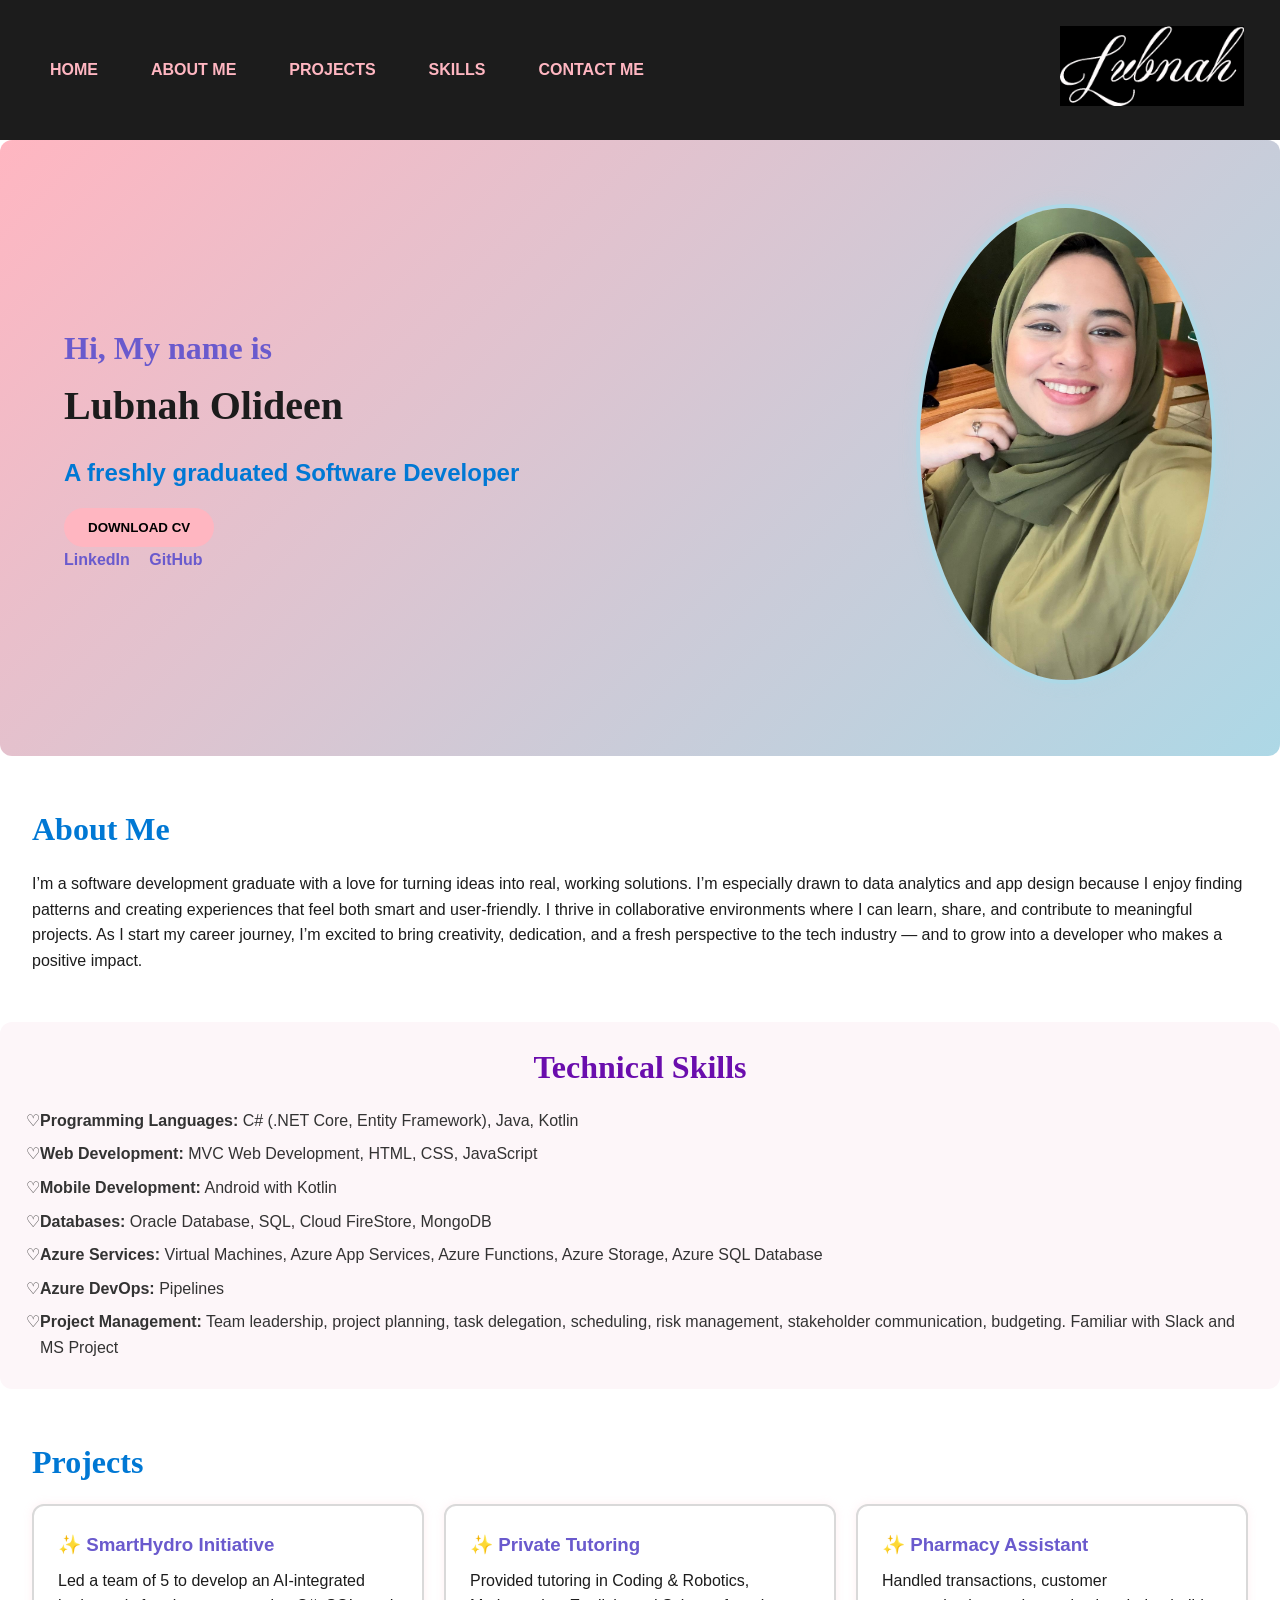
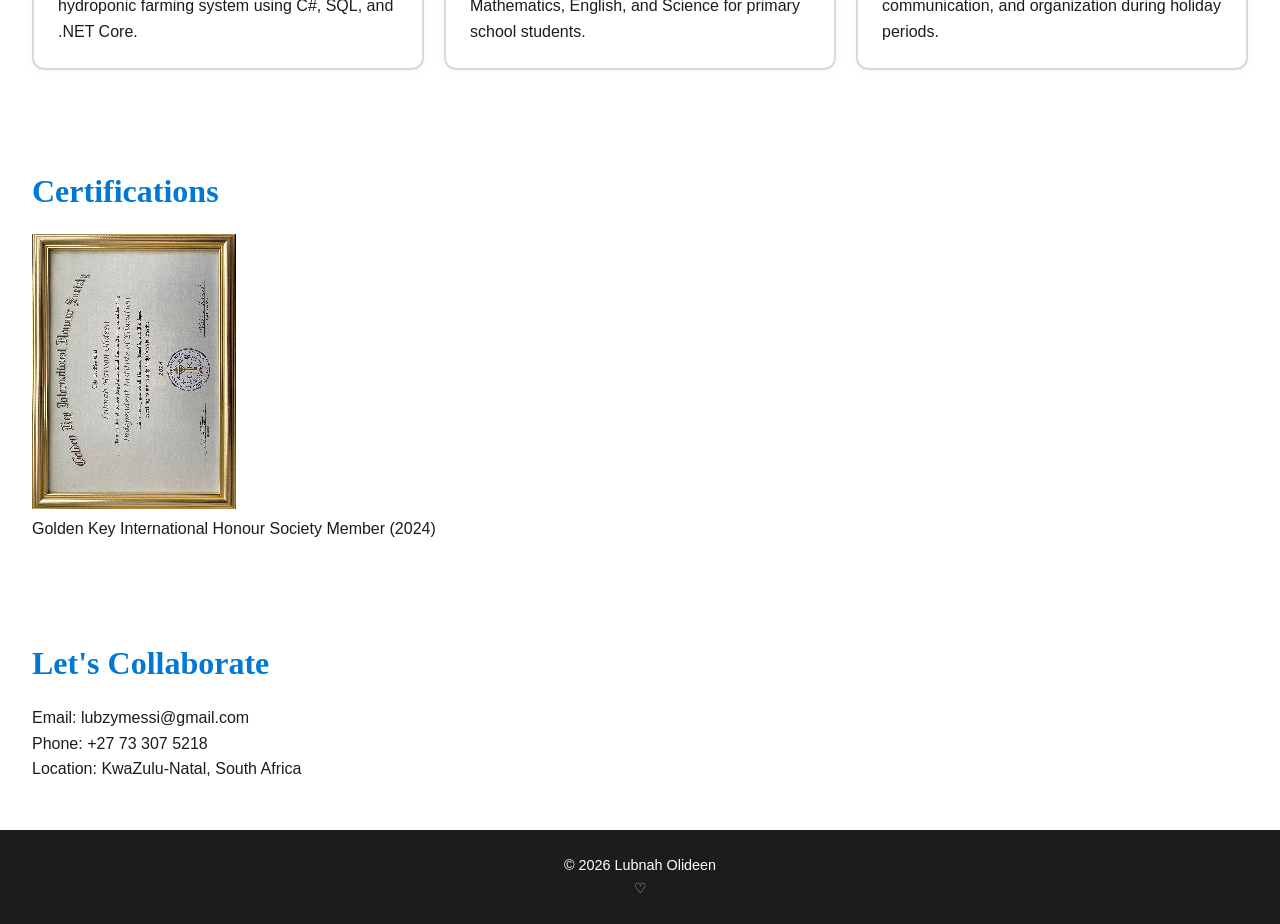
==== index.html @ e358aab9 "bio 2" ====
<!DOCTYPE html>
<html lang="en">
<head>
  <meta charset="UTF-8">
  <meta name="viewport" content="width=device-width, initial-scale=1.0">
  <title>Lubnah Olideen - Portfolio</title>
  <link rel="stylesheet" href="style.css">
</head>
<body>
  <header>
    <nav>
      <ul>
        <li><a href="#home">HOME</a></li>
        <li><a href="#about">ABOUT ME</a></li>
        <li><a href="#projects">PROJECTS</a></li>
        <li><a href="#skills">SKILLS</a></li>
        <li><a href="#contact">CONTACT ME</a></li>
      </ul>
      <div class="nav-logo">
    <img src="lubnah portfolio logo.png" alt="Golden Key Logo">
  </div>
    </nav>
  </header>

  <section id="home" class="hero">
    <div class="hero-text">
      <h1>Hi, My name is</h1>
      <h2>Lubnah Olideen</h2>
      <h3>A freshly graduated Software Developer</h3>
      <button onclick="window.open('Software Developer - Lubnah Olideen - CV - Original.pdf')">DOWNLOAD CV</button>
      <div class="socials">
        <a href="https://www.linkedin.com/in/lubnah-olideen-09a7a4250/" target="_blank">LinkedIn</a>
        <a href="https://github.com/honeybee1807" target="_blank">GitHub</a>
      </div>
    </div>
    <div class="hero-image">
      <img src="cv pic.jpeg" alt="Lubnah Olideen">
    </div>
  </section>

  <section id="about">
    <h2>About Me</h2>
    <p>I’m a software development graduate with a love for turning ideas into real, working solutions. I’m especially drawn to data analytics and app design because I enjoy finding patterns and creating experiences that feel both smart and user‑friendly. I thrive in collaborative environments where I can learn, share, and contribute to meaningful projects. As I start my career journey, I’m excited to bring creativity, dedication, and a fresh perspective to the tech industry — and to grow into a developer who makes a positive impact.</p>
  </section>

  <section id="skills">
  <h2>Technical Skills</h2>
  <ul>
    <li><strong>Programming Languages:</strong> C# (.NET Core, Entity Framework), Java, Kotlin</li>
    <li><strong>Web Development:</strong> MVC Web Development, HTML, CSS, JavaScript</li>
    <li><strong>Mobile Development:</strong> Android with Kotlin</li>
    <li><strong>Databases:</strong> Oracle Database, SQL, Cloud FireStore, MongoDB</li>
    <li><strong>Azure Services:</strong> Virtual Machines, Azure App Services, Azure Functions, Azure Storage, Azure SQL Database</li>
    <li><strong>Azure DevOps:</strong> Pipelines</li>
    <li><strong>Project Management:</strong> Team leadership, project planning, task delegation, scheduling, risk management, stakeholder communication, budgeting. Familiar with Slack and MS Project</li>
  </ul>
</section>


  <section id="projects">
    <h2>Projects</h2>
    <div class="project-grid">
      <div class="project-card">
        <h3>SmartHydro Initiative</h3>
        <p>Led a team of 5 to develop an AI-integrated hydroponic farming system using C#, SQL, and .NET Core.</p>
      </div>
      <div class="project-card">
        <h3>Private Tutoring</h3>
        <p>Provided tutoring in Coding & Robotics, Mathematics, English, and Science for primary school students.</p>
      </div>
      <div class="project-card">
        <h3>Pharmacy Assistant</h3>
        <p>Handled transactions, customer communication, and organization during holiday periods.</p>
      </div>
    </div>
  </section>

  <section id="certifications">
  <h2>Certifications</h2>
  <div class="certificate">
    <img src="golden key certificate.jpg" alt="Golden Key International Honour Society Certificate">
    <p>Golden Key International Honour Society Member (2024)</p>
  </div>
</section>


  <section id="contact">
    <h2>Let's Collaborate</h2>
    <p>Email: lubzymessi@gmail.com</p>
    <p>Phone: +27 73 307 5218</p>
    <p>Location: KwaZulu-Natal, South Africa</p>
  </section>

  <footer>
    <p>© 2026 Lubnah Olideen</p>
  </footer>
</body>
</html>
---- style.css ----
/* === Global Reset & Base === */
* {
  margin: 0;
  padding: 0;
  box-sizing: border-box;
}

body {
  font-family: 'Inter', sans-serif;
  background-color: #FFFFFF;
  color: #1C1C1C;
  line-height: 1.6;
}

/* === Navigation === */
header {
  background: #1C1C1C;
  padding: 1rem;
}

nav ul {
  list-style: none;
  display: flex;
  justify-content: center;
  gap: 25px;
}

nav a {
  color: #FFB6C1; /* pastel pink */
  text-decoration: none;
  font-weight: bold;
  padding: 8px 14px;
  border-radius: 20px;
  transition: all 0.3s ease;
}

nav a:hover {
  background: #C8A2C8; /* lilac hover */
  color: #FFFFFF;
}

nav {
  display: flex;
  justify-content: space-between;
  align-items: center;
  background: #1C1C1C; 
  padding: 10px 20px;
}

.nav-links {
  list-style: none;
  display: flex;
  gap: 20px;
}

.nav-links li a {
  text-decoration: none;
  color: #fff;
  font-weight: 500;
}

.nav-logo img {
  height: 80px; /* adjust size */
  width: auto;
}


/* === Hero Section === */
.hero {
  display: flex;
  justify-content: space-between;
  align-items: center;
  padding: 4rem;
  background: linear-gradient(135deg, #FFB6C1, #ADD8E6);
  border-radius: 12px;
}

.hero-text h1 {
  font-family: 'Playfair Display', serif;
  font-size: 2rem;
  color: #6A5ACD; /* muted purple */
}

.hero-text h2 {
  font-size: 2.5rem;
  font-weight: bold;
  color: #1C1C1C;
}

.hero-text h3 {
  font-size: 1.5rem;
  color: #0078D4; /* azure blue accent */
}

.hero-text button {
  background: #FFB6C1;
  border: none;
  padding: 12px 24px;
  border-radius: 25px;
  font-weight: bold;
  cursor: pointer;
  margin-top: 1rem;
  transition: all 0.3s ease;
}

.hero-text button:hover {
  background: #C8A2C8;
  color: #FFFFFF;
  box-shadow: 0 0 10px rgba(200, 162, 200, 0.6);
}

.hero-text .socials a {
  margin-right: 15px;
  color: #6A5ACD;
  text-decoration: none;
  font-weight: bold;
}

.hero-text .socials a:hover {
  color: #FFB6C1;
}

.hero-image img {
  max-width: 300px;
  border-radius: 50%;
  border: 4px solid #ADD8E6;
  box-shadow: 0 0 15px rgba(173, 216, 230, 0.6);
}

/* === Sections === */
section {
  padding: 3rem 2rem;
}

section h2 {
  font-family: 'Playfair Display', serif;
  font-size: 2rem;
  color: #0078D4;
  margin-bottom: 1rem;
}

/* === Portfolio Grid === */
.project-grid {
  display: flex;
  gap: 20px;
  flex-wrap: wrap;
}

.project-card {
  background: #FFFFFF;
  border: 2px solid #D9D9D9;
  border-radius: 12px;
  padding: 1.5rem;
  flex: 1 1 250px;
  box-shadow: 0 0 10px rgba(255, 182, 193, 0.2);
  transition: transform 0.3s ease;
}

.project-card:hover {
  transform: translateY(-5px);
}

.project-card h3 {
  color: #6A5ACD;
  margin-bottom: 0.5rem;
}

.project-card h3::before {
  content: "✨ "; /* playful sparkle */
}

.project-card p {
  color: #1C1C1C;
}

#skills {
  background: #fdf6f9; /* soft pastel pink background */
  border-radius: 12px;
  padding: 20px;
  font-family: 'Poppins', sans-serif;
}

#skills h2 {
  color: #6a0dad; /* deep purple for headings */
  text-align: center;
  margin-bottom: 15px;
}

#skills ul {
  list-style-type: "♡"; /* cute sparkle bullet points */
  padding-left: 20px;
}

#skills li {
  margin: 8px 0;
  color: #333;
  line-height: 1.6;
}


/* === Footer === */
footer {
  background: #1C1C1C;
  color: #FFFFFF;
  text-align: center;
  padding: 1.5rem;
  font-size: 0.9rem;
}

footer::after {
  content: " ♡ "; /* cute heart accent */
  color: #FFB6C1;
}
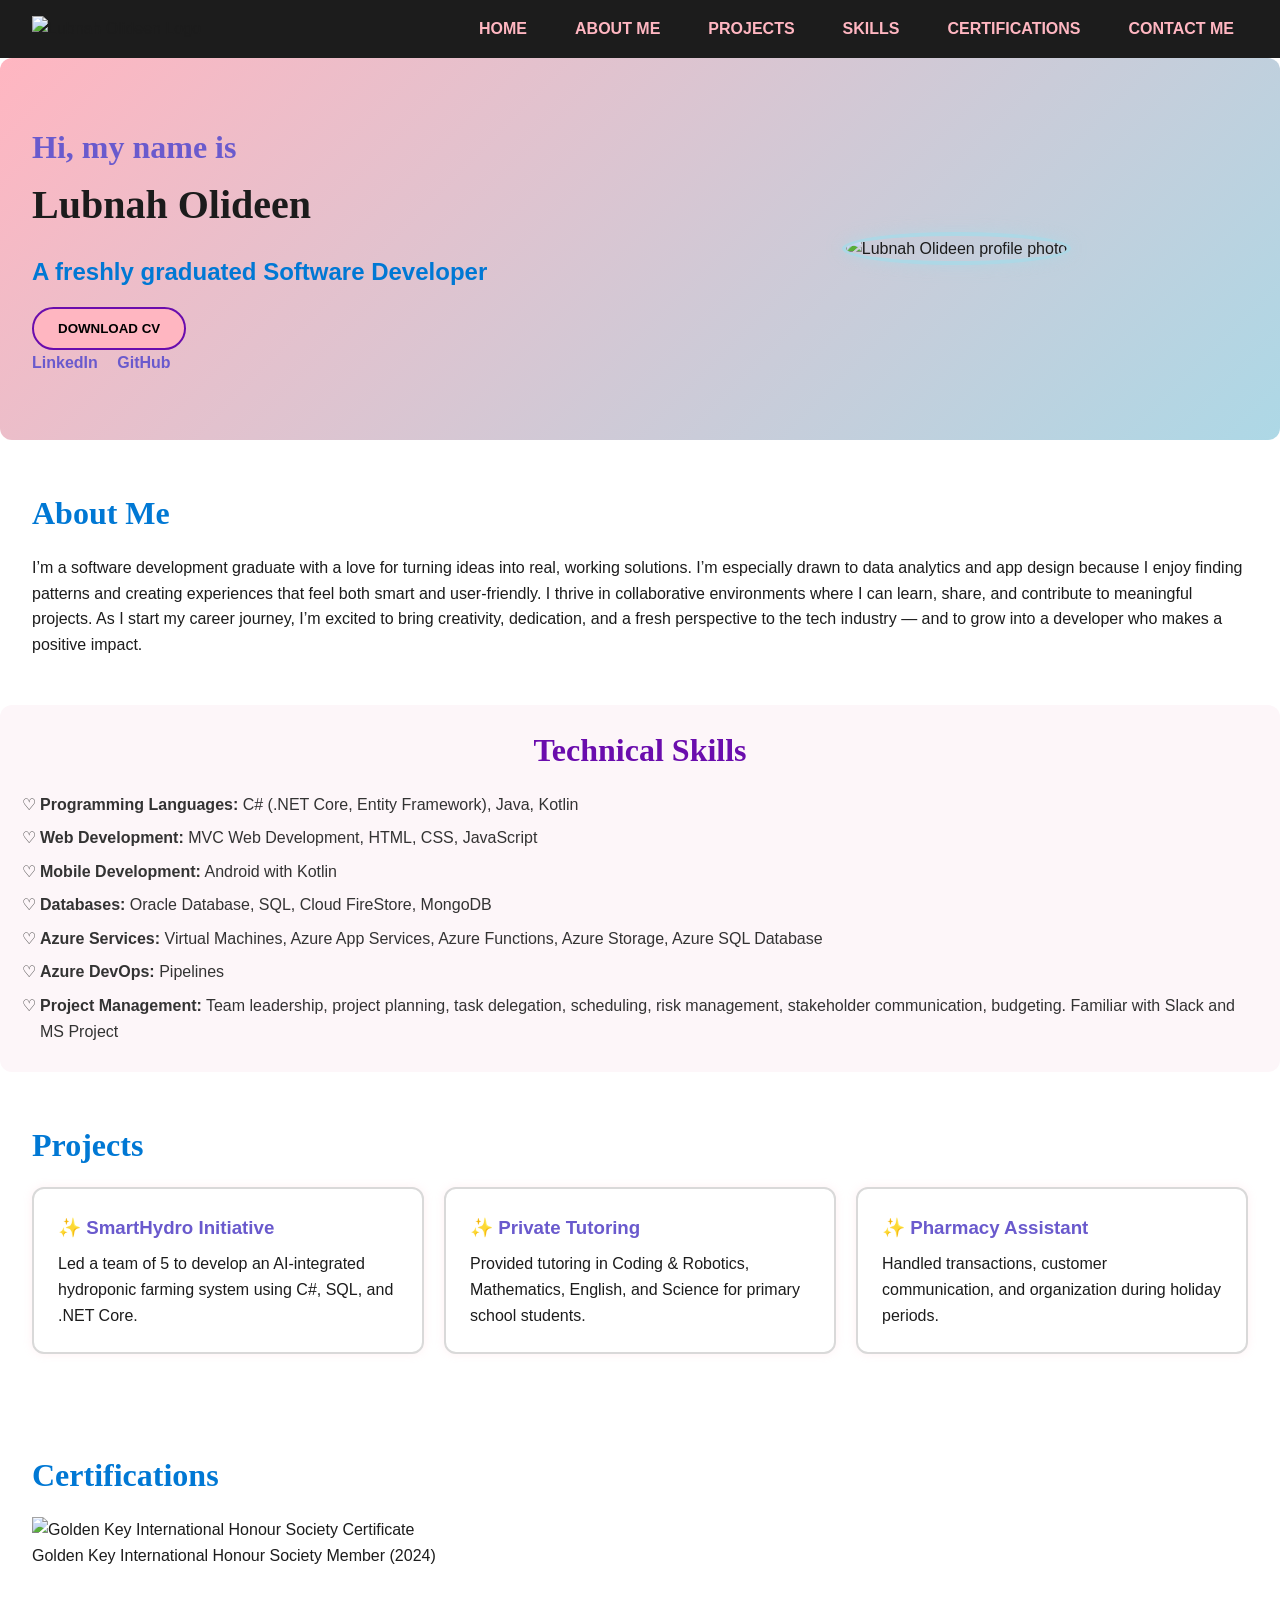
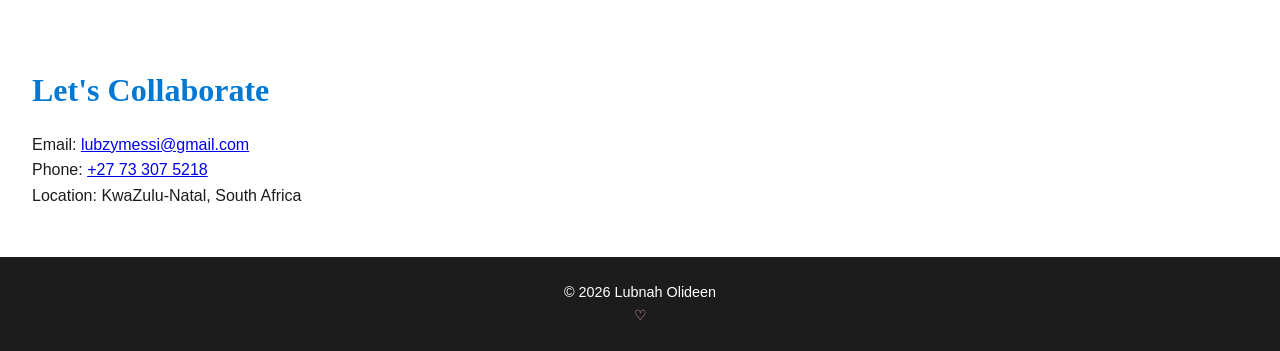
==== commit f1511d6e: "scaling to mobile set up" ====
--- a/index.html
+++ b/index.html
@@ -7,56 +7,61 @@
   <link rel="stylesheet" href="style.css">
 </head>
 <body>
+  <!-- === Header & Navigation === -->
   <header>
     <nav>
-      <ul>
+      <div class="nav-logo">
+        <img src="lubnah-portfolio-logo.png" alt="Lubnah Olideen Logo">
+      </div>
+      <ul class="nav-links">
         <li><a href="#home">HOME</a></li>
         <li><a href="#about">ABOUT ME</a></li>
         <li><a href="#projects">PROJECTS</a></li>
         <li><a href="#skills">SKILLS</a></li>
+        <li><a href="#certifications">CERTIFICATIONS</a></li>
         <li><a href="#contact">CONTACT ME</a></li>
       </ul>
-      <div class="nav-logo">
-    <img src="lubnah portfolio logo.png" alt="Golden Key Logo">
-  </div>
     </nav>
   </header>
 
+  <!-- === Hero Section === -->
   <section id="home" class="hero">
     <div class="hero-text">
-      <h1>Hi, My name is</h1>
+      <h1>Hi, my name is</h1>
       <h2>Lubnah Olideen</h2>
       <h3>A freshly graduated Software Developer</h3>
-      <button onclick="window.open('Software Developer - Lubnah Olideen - CV - Original.pdf')">DOWNLOAD CV</button>
+      <button aria-label="Download CV" onclick="window.open('Lubnah-Olideen-CV.pdf')">DOWNLOAD CV</button>
       <div class="socials">
         <a href="https://www.linkedin.com/in/lubnah-olideen-09a7a4250/" target="_blank">LinkedIn</a>
         <a href="https://github.com/honeybee1807" target="_blank">GitHub</a>
       </div>
     </div>
     <div class="hero-image">
-      <img src="cv pic.jpeg" alt="Lubnah Olideen">
+      <img src="cv-pic.jpeg" alt="Lubnah Olideen profile photo">
     </div>
   </section>
 
+  <!-- === About Section === -->
   <section id="about">
     <h2>About Me</h2>
     <p>I’m a software development graduate with a love for turning ideas into real, working solutions. I’m especially drawn to data analytics and app design because I enjoy finding patterns and creating experiences that feel both smart and user‑friendly. I thrive in collaborative environments where I can learn, share, and contribute to meaningful projects. As I start my career journey, I’m excited to bring creativity, dedication, and a fresh perspective to the tech industry — and to grow into a developer who makes a positive impact.</p>
   </section>
 
+  <!-- === Skills Section === -->
   <section id="skills">
-  <h2>Technical Skills</h2>
-  <ul>
-    <li><strong>Programming Languages:</strong> C# (.NET Core, Entity Framework), Java, Kotlin</li>
-    <li><strong>Web Development:</strong> MVC Web Development, HTML, CSS, JavaScript</li>
-    <li><strong>Mobile Development:</strong> Android with Kotlin</li>
-    <li><strong>Databases:</strong> Oracle Database, SQL, Cloud FireStore, MongoDB</li>
-    <li><strong>Azure Services:</strong> Virtual Machines, Azure App Services, Azure Functions, Azure Storage, Azure SQL Database</li>
-    <li><strong>Azure DevOps:</strong> Pipelines</li>
-    <li><strong>Project Management:</strong> Team leadership, project planning, task delegation, scheduling, risk management, stakeholder communication, budgeting. Familiar with Slack and MS Project</li>
-  </ul>
-</section>
+    <h2>Technical Skills</h2>
+    <ul>
+      <li><strong>Programming Languages:</strong> C# (.NET Core, Entity Framework), Java, Kotlin</li>
+      <li><strong>Web Development:</strong> MVC Web Development, HTML, CSS, JavaScript</li>
+      <li><strong>Mobile Development:</strong> Android with Kotlin</li>
+      <li><strong>Databases:</strong> Oracle Database, SQL, Cloud FireStore, MongoDB</li>
+      <li><strong>Azure Services:</strong> Virtual Machines, Azure App Services, Azure Functions, Azure Storage, Azure SQL Database</li>
+      <li><strong>Azure DevOps:</strong> Pipelines</li>
+      <li><strong>Project Management:</strong> Team leadership, project planning, task delegation, scheduling, risk management, stakeholder communication, budgeting. Familiar with Slack and MS Project</li>
+    </ul>
+  </section>
 
-
+  <!-- === Projects Section === -->
   <section id="projects">
     <h2>Projects</h2>
     <div class="project-grid">
@@ -75,22 +80,24 @@
     </div>
   </section>
 
+  <!-- === Certifications Section === -->
   <section id="certifications">
-  <h2>Certifications</h2>
-  <div class="certificate">
-    <img src="golden key certificate.jpg" alt="Golden Key International Honour Society Certificate">
-    <p>Golden Key International Honour Society Member (2024)</p>
-  </div>
-</section>
+    <h2>Certifications</h2>
+    <div class="certificate">
+      <img src="golden-key-certificate.jpg" alt="Golden Key International Honour Society Certificate">
+      <p>Golden Key International Honour Society Member (2024)</p>
+    </div>
+  </section>
 
-
+  <!-- === Contact Section === -->
   <section id="contact">
     <h2>Let's Collaborate</h2>
-    <p>Email: lubzymessi@gmail.com</p>
-    <p>Phone: +27 73 307 5218</p>
+    <p>Email: <a href="mailto:lubzymessi@gmail.com">lubzymessi@gmail.com</a></p>
+    <p>Phone: <a href="tel:+27733075218">+27 73 307 5218</a></p>
     <p>Location: KwaZulu-Natal, South Africa</p>
   </section>
 
+  <!-- === Footer === -->
   <footer>
     <p>© 2026 Lubnah Olideen</p>
   </footer>
--- a/style.css
+++ b/style.css
@@ -15,64 +15,54 @@
 /* === Navigation === */
 header {
   background: #1C1C1C;
-  padding: 1rem;
-}
-
-nav ul {
+  padding: 1rem 2rem;
+}
+
+nav {
+  display: flex;
+  justify-content: space-between;
+  align-items: center;
+}
+
+.nav-logo img {
+  height: 60px;
+  width: auto;
+}
+
+.nav-links {
   list-style: none;
   display: flex;
-  justify-content: center;
-  gap: 25px;
-}
-
-nav a {
+  gap: 20px;
+}
+
+.nav-links li a {
+  text-decoration: none;
   color: #FFB6C1; /* pastel pink */
-  text-decoration: none;
-  font-weight: bold;
+  font-weight: 600;
   padding: 8px 14px;
   border-radius: 20px;
   transition: all 0.3s ease;
 }
 
-nav a:hover {
+.nav-links li a:hover {
   background: #C8A2C8; /* lilac hover */
   color: #FFFFFF;
 }
 
-nav {
-  display: flex;
+/* === Hero Section === */
+.hero {
+  display: flex;
+  flex-wrap: wrap; /* responsive stacking */
   justify-content: space-between;
   align-items: center;
-  background: #1C1C1C; 
-  padding: 10px 20px;
-}
-
-.nav-links {
-  list-style: none;
-  display: flex;
-  gap: 20px;
-}
-
-.nav-links li a {
-  text-decoration: none;
-  color: #fff;
-  font-weight: 500;
-}
-
-.nav-logo img {
-  height: 80px; /* adjust size */
-  width: auto;
-}
-
-
-/* === Hero Section === */
-.hero {
-  display: flex;
-  justify-content: space-between;
-  align-items: center;
-  padding: 4rem;
+  padding: 4rem 2rem;
   background: linear-gradient(135deg, #FFB6C1, #ADD8E6);
   border-radius: 12px;
+}
+
+.hero-text {
+  flex: 1 1 300px;
+  text-align: left;
 }
 
 .hero-text h1 {
@@ -89,12 +79,12 @@
 
 .hero-text h3 {
   font-size: 1.5rem;
-  color: #0078D4; /* azure blue accent */
+  color: #0078D4; /* azure accent */
 }
 
 .hero-text button {
   background: #FFB6C1;
-  border: none;
+  border: 2px solid #6A0DAD;
   padding: 12px 24px;
   border-radius: 25px;
   font-weight: bold;
@@ -114,14 +104,20 @@
   color: #6A5ACD;
   text-decoration: none;
   font-weight: bold;
+  transition: color 0.3s ease;
 }
 
 .hero-text .socials a:hover {
   color: #FFB6C1;
 }
 
+.hero-image {
+  flex: 1 1 250px;
+  text-align: center;
+}
+
 .hero-image img {
-  max-width: 300px;
+  max-width: 250px;
   border-radius: 50%;
   border: 4px solid #ADD8E6;
   box-shadow: 0 0 15px rgba(173, 216, 230, 0.6);
@@ -166,28 +162,29 @@
 }
 
 .project-card h3::before {
-  content: "✨ "; /* playful sparkle */
+  content: "✨ ";
 }
 
 .project-card p {
   color: #1C1C1C;
 }
 
+/* === Skills Section === */
 #skills {
-  background: #fdf6f9; /* soft pastel pink background */
+  background: #fdf6f9;
   border-radius: 12px;
   padding: 20px;
   font-family: 'Poppins', sans-serif;
 }
 
 #skills h2 {
-  color: #6a0dad; /* deep purple for headings */
+  color: #6A0DAD;
   text-align: center;
   margin-bottom: 15px;
 }
 
 #skills ul {
-  list-style-type: "♡"; /* cute sparkle bullet points */
+  list-style-type: "♡ ";
   padding-left: 20px;
 }
 
@@ -196,7 +193,6 @@
   color: #333;
   line-height: 1.6;
 }
-
 
 /* === Footer === */
 footer {
@@ -208,6 +204,31 @@
 }
 
 footer::after {
-  content: " ♡ "; /* cute heart accent */
+  content: " ♡ ";
   color: #FFB6C1;
 }
+
+/* === Responsive Media Queries === */
+@media (max-width: 768px) {
+  nav ul, .nav-links {
+    flex-direction: column;
+    gap: 10px;
+  }
+
+  .hero {
+    flex-direction: column;
+    text-align: center;
+  }
+
+  .hero-text {
+    text-align: center;
+  }
+
+  .hero-image img {
+    max-width: 200px;
+  }
+
+  .project-grid {
+    flex-direction: column;
+  }
+}
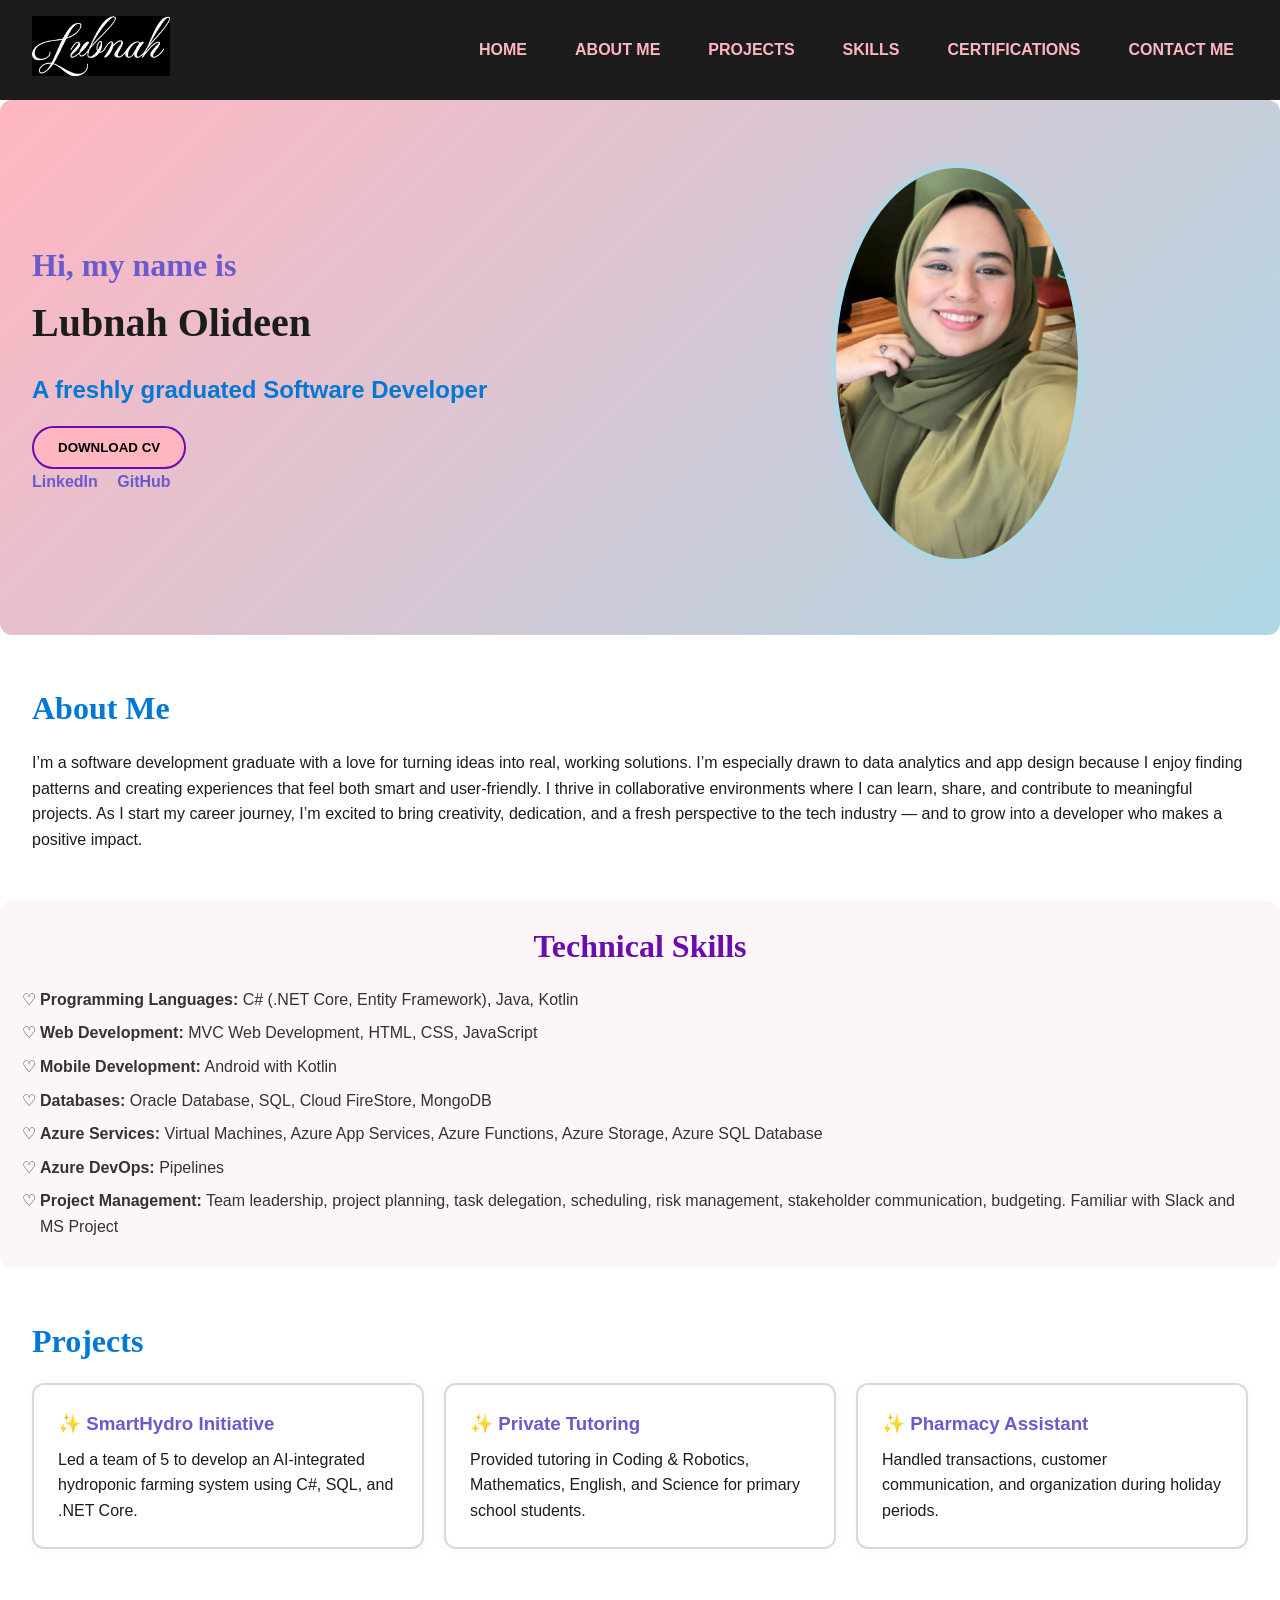
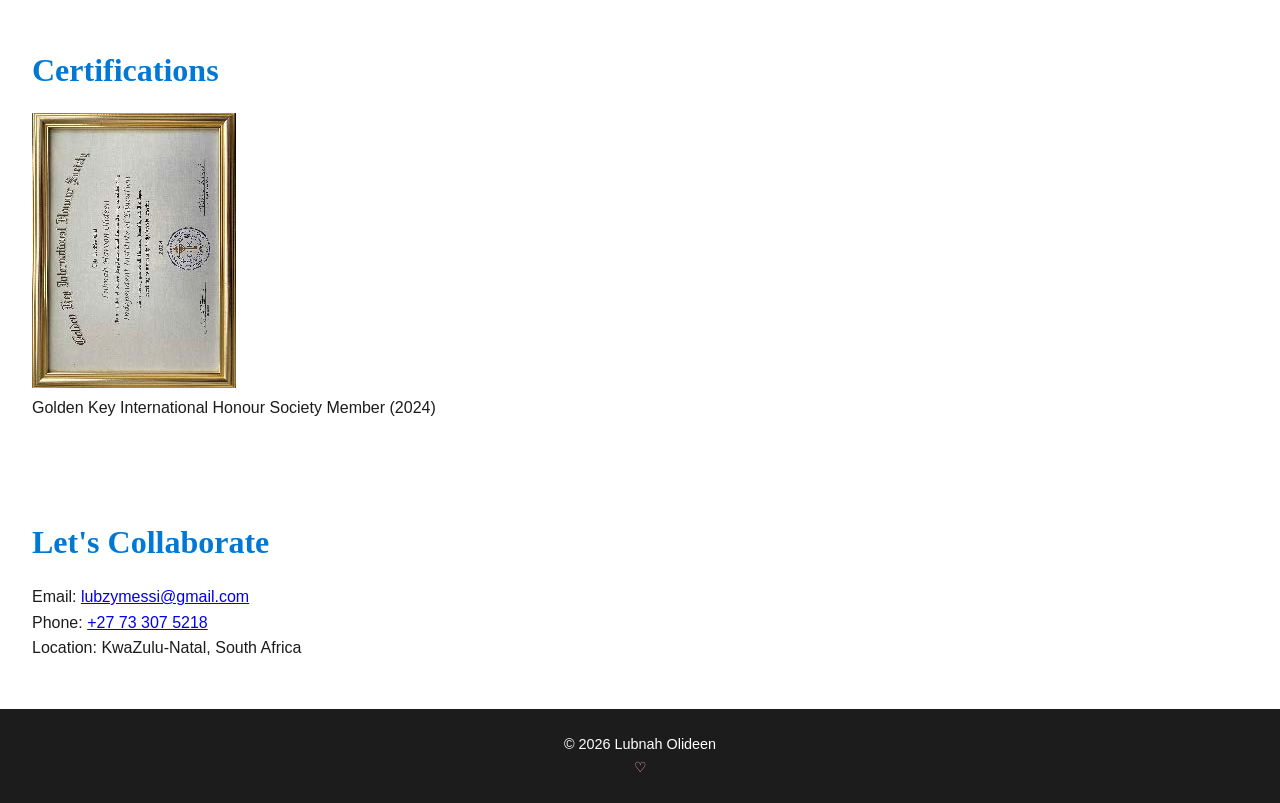
==== commit 359f143a: "Update index.html" ====
--- a/index.html
+++ b/index.html
@@ -11,7 +11,7 @@
   <header>
     <nav>
       <div class="nav-logo">
-        <img src="lubnah-portfolio-logo.png" alt="Lubnah Olideen Logo">
+        <img src="lubnah portfolio logo.png" alt="Lubnah Olideen Logo">
       </div>
       <ul class="nav-links">
         <li><a href="#home">HOME</a></li>
@@ -37,7 +37,7 @@
       </div>
     </div>
     <div class="hero-image">
-      <img src="cv-pic.jpeg" alt="Lubnah Olideen profile photo">
+      <img src="cv pic.jpeg" alt="Lubnah Olideen profile photo">
     </div>
   </section>
 
@@ -84,7 +84,7 @@
   <section id="certifications">
     <h2>Certifications</h2>
     <div class="certificate">
-      <img src="golden-key-certificate.jpg" alt="Golden Key International Honour Society Certificate">
+      <img src="golden key certificate.jpg" alt="Golden Key International Honour Society Certificate">
       <p>Golden Key International Honour Society Member (2024)</p>
     </div>
   </section>
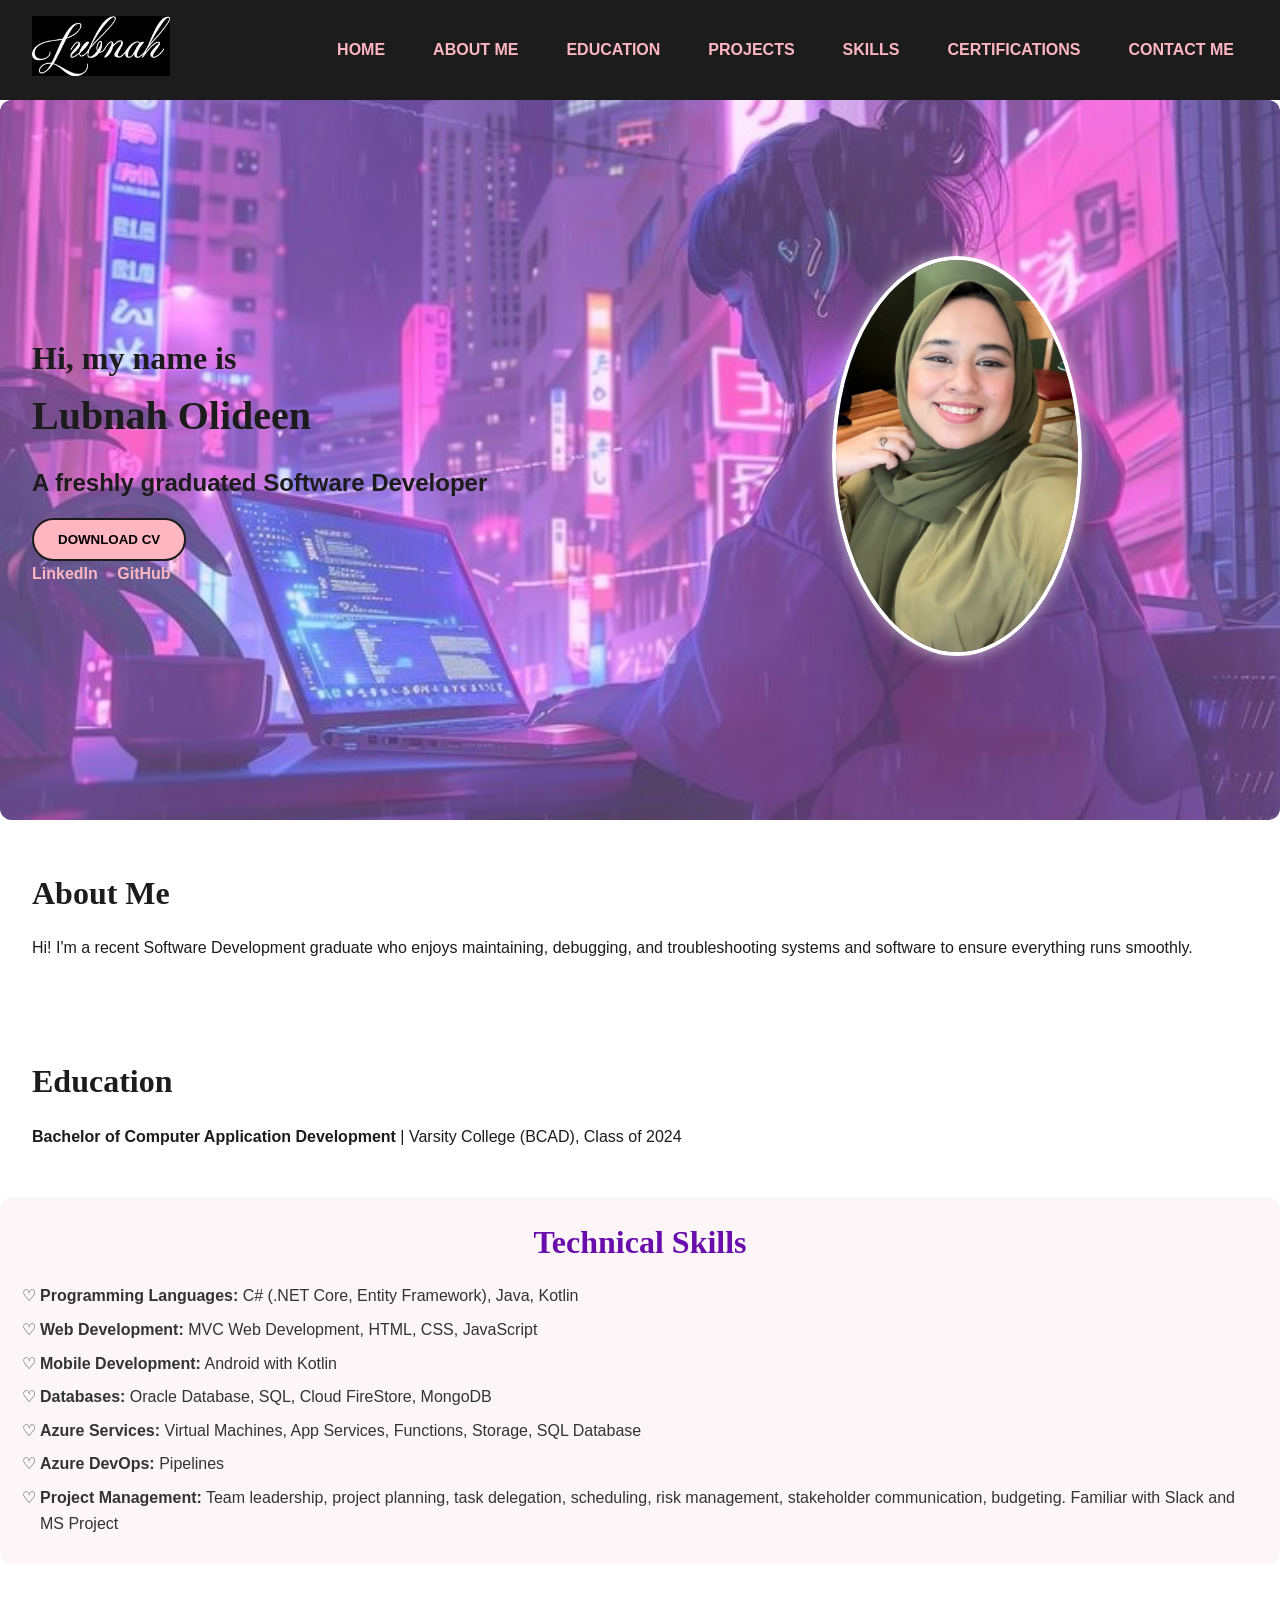
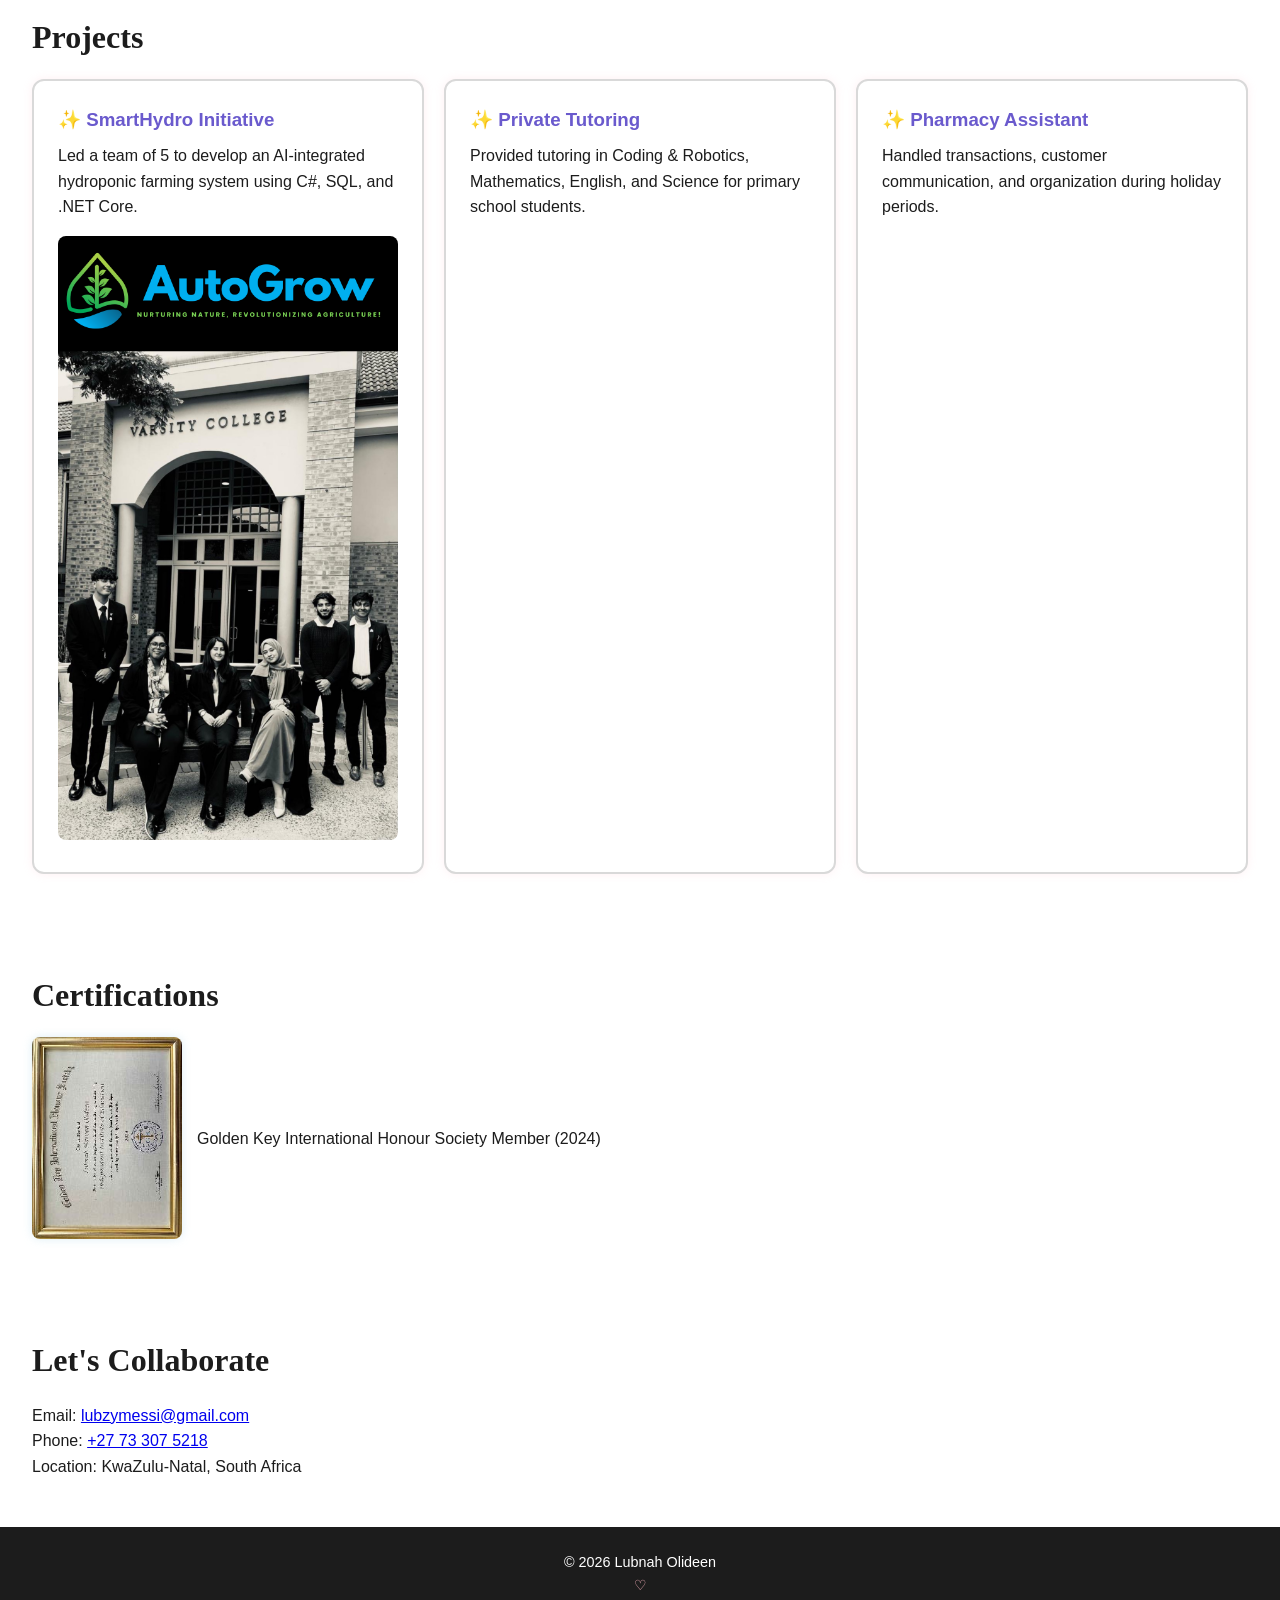
==== commit ac3aaea7: "background etc" ====
--- a/index.html
+++ b/index.html
@@ -13,9 +13,11 @@
       <div class="nav-logo">
         <img src="lubnah portfolio logo.png" alt="Lubnah Olideen Logo">
       </div>
+      <button class="nav-toggle" aria-label="Toggle navigation">☰</button>
       <ul class="nav-links">
         <li><a href="#home">HOME</a></li>
         <li><a href="#about">ABOUT ME</a></li>
+        <li><a href="#education">EDUCATION</a></li>
         <li><a href="#projects">PROJECTS</a></li>
         <li><a href="#skills">SKILLS</a></li>
         <li><a href="#certifications">CERTIFICATIONS</a></li>
@@ -26,25 +28,34 @@
 
   <!-- === Hero Section === -->
   <section id="home" class="hero">
-    <div class="hero-text">
-      <h1>Hi, my name is</h1>
-      <h2>Lubnah Olideen</h2>
-      <h3>A freshly graduated Software Developer</h3>
-      <button aria-label="Download CV" onclick="window.open('Lubnah-Olideen-CV.pdf')">DOWNLOAD CV</button>
-      <div class="socials">
-        <a href="https://www.linkedin.com/in/lubnah-olideen-09a7a4250/" target="_blank">LinkedIn</a>
-        <a href="https://github.com/honeybee1807" target="_blank">GitHub</a>
+    <div class="overlay"></div>
+    <div class="hero-content">
+      <div class="hero-text">
+        <h1>Hi, my name is</h1>
+        <h2>Lubnah Olideen</h2>
+        <h3>A freshly graduated Software Developer</h3>
+        <button aria-label="Download CV" onclick="window.open('Lubnah Olideen CV.pdf')">DOWNLOAD CV</button>
+        <div class="socials">
+          <a href="https://www.linkedin.com/in/lubnah-olideen-09a7a4250/" target="_blank" rel="noopener">LinkedIn</a>
+          <a href="https://github.com/honeybee1807" target="_blank" rel="noopener">GitHub</a>
+        </div>
       </div>
-    </div>
-    <div class="hero-image">
-      <img src="cv pic.jpeg" alt="Lubnah Olideen profile photo">
+      <div class="hero-image">
+        <img src="cv pic.jpeg" alt="Lubnah Olideen profile photo">
+      </div>
     </div>
   </section>
 
   <!-- === About Section === -->
   <section id="about">
     <h2>About Me</h2>
-    <p>I’m a software development graduate with a love for turning ideas into real, working solutions. I’m especially drawn to data analytics and app design because I enjoy finding patterns and creating experiences that feel both smart and user‑friendly. I thrive in collaborative environments where I can learn, share, and contribute to meaningful projects. As I start my career journey, I’m excited to bring creativity, dedication, and a fresh perspective to the tech industry — and to grow into a developer who makes a positive impact.</p>
+    <p>Hi! I'm a recent Software Development graduate who enjoys maintaining, debugging, and troubleshooting systems and software to ensure everything runs smoothly.</p>
+  </section>
+
+  <!-- === Education Section === -->
+  <section id="education">
+    <h2>Education</h2>
+    <p><strong>Bachelor of Computer Application Development</strong> | Varsity College (BCAD), Class of 2024</p>
   </section>
 
   <!-- === Skills Section === -->
@@ -55,7 +66,7 @@
       <li><strong>Web Development:</strong> MVC Web Development, HTML, CSS, JavaScript</li>
       <li><strong>Mobile Development:</strong> Android with Kotlin</li>
       <li><strong>Databases:</strong> Oracle Database, SQL, Cloud FireStore, MongoDB</li>
-      <li><strong>Azure Services:</strong> Virtual Machines, Azure App Services, Azure Functions, Azure Storage, Azure SQL Database</li>
+      <li><strong>Azure Services:</strong> Virtual Machines, App Services, Functions, Storage, SQL Database</li>
       <li><strong>Azure DevOps:</strong> Pipelines</li>
       <li><strong>Project Management:</strong> Team leadership, project planning, task delegation, scheduling, risk management, stakeholder communication, budgeting. Familiar with Slack and MS Project</li>
     </ul>
@@ -68,6 +79,7 @@
       <div class="project-card">
         <h3>SmartHydro Initiative</h3>
         <p>Led a team of 5 to develop an AI-integrated hydroponic farming system using C#, SQL, and .NET Core.</p>
+        <img src="AutoGrow.png" alt="SmartHydro AutoGrow system screenshot">
       </div>
       <div class="project-card">
         <h3>Private Tutoring</h3>
@@ -101,5 +113,8 @@
   <footer>
     <p>© 2026 Lubnah Olideen</p>
   </footer>
+
+  <!-- === Script for Hamburger Menu === -->
+  <script src="script.js"></script>
 </body>
 </html>
--- a/style.css
+++ b/style.css
@@ -22,6 +22,7 @@
   display: flex;
   justify-content: space-between;
   align-items: center;
+  position: relative;
 }
 
 .nav-logo img {
@@ -49,15 +50,47 @@
   color: #FFFFFF;
 }
 
-/* === Hero Section === */
+/* Hamburger toggle button */
+.nav-toggle {
+  display: none;
+  font-size: 1.8rem;
+  background: none;
+  border: none;
+  color: #FFB6C1;
+  cursor: pointer;
+}
+
+/* === Hero Section with GIF Background === */
 .hero {
-  display: flex;
-  flex-wrap: wrap; /* responsive stacking */
+  position: relative;
+  display: flex;
+  align-items: center;
+  justify-content: center;
+  padding: 4rem 2rem;
+  min-height: 80vh;
+
+  background: url("Cyberpunk\ Coding\ Girl.jpg") center center / cover no-repeat;
+  border-radius: 12px;
+  overflow: hidden;
+}
+
+/* Overlay for readability */
+.hero .overlay {
+  position: absolute;
+  inset: 0;
+  background: rgba(250, 182, 255, 0.295); /* pastel pink tint overlay */
+  border-radius: 12px;
+}
+
+/* Hero content sits above overlay */
+.hero-content {
+  position: relative;
+  display: flex;
+  flex-wrap: wrap;
   justify-content: space-between;
   align-items: center;
-  padding: 4rem 2rem;
-  background: linear-gradient(135deg, #FFB6C1, #ADD8E6);
-  border-radius: 12px;
+  width: 100%;
+  color: #FFFFFF; /* white text for contrast */
 }
 
 .hero-text {
@@ -68,23 +101,22 @@
 .hero-text h1 {
   font-family: 'Playfair Display', serif;
   font-size: 2rem;
-  color: #6A5ACD; /* muted purple */
+  color: #1C1C1C; /* gold accent */
 }
 
 .hero-text h2 {
   font-size: 2.5rem;
   font-weight: bold;
-  color: #1C1C1C;
 }
 
 .hero-text h3 {
   font-size: 1.5rem;
-  color: #0078D4; /* azure accent */
+  color: #1C1C1C; /* baby blue accent */
 }
 
 .hero-text button {
   background: #FFB6C1;
-  border: 2px solid #6A0DAD;
+  border: 2px solid #1C1C1C;
   padding: 12px 24px;
   border-radius: 25px;
   font-weight: bold;
@@ -101,7 +133,7 @@
 
 .hero-text .socials a {
   margin-right: 15px;
-  color: #6A5ACD;
+  color: #FFB6C1;
   text-decoration: none;
   font-weight: bold;
   transition: color 0.3s ease;
@@ -119,8 +151,8 @@
 .hero-image img {
   max-width: 250px;
   border-radius: 50%;
-  border: 4px solid #ADD8E6;
-  box-shadow: 0 0 15px rgba(173, 216, 230, 0.6);
+  border: 4px solid #FFFFFF;
+  box-shadow: 0 0 15px rgba(255, 255, 255, 0.6);
 }
 
 /* === Sections === */
@@ -131,7 +163,7 @@
 section h2 {
   font-family: 'Playfair Display', serif;
   font-size: 2rem;
-  color: #0078D4;
+  color: #1C1C1C;
   margin-bottom: 1rem;
 }
 
@@ -149,11 +181,12 @@
   padding: 1.5rem;
   flex: 1 1 250px;
   box-shadow: 0 0 10px rgba(255, 182, 193, 0.2);
-  transition: transform 0.3s ease;
+  transition: transform 0.3s ease, box-shadow 0.3s ease;
 }
 
 .project-card:hover {
   transform: translateY(-5px);
+  box-shadow: 0 0 15px rgba(200, 162, 200, 0.4);
 }
 
 .project-card h3 {
@@ -167,6 +200,12 @@
 
 .project-card p {
   color: #1C1C1C;
+}
+
+.project-card img {
+  max-width: 100%;
+  border-radius: 8px;
+  margin-top: 1rem;
 }
 
 /* === Skills Section === */
@@ -192,6 +231,19 @@
   margin: 8px 0;
   color: #333;
   line-height: 1.6;
+}
+
+/* === Certifications Section === */
+.certificate {
+  display: flex;
+  align-items: center;
+  gap: 15px;
+}
+
+.certificate img {
+  max-width: 150px;
+  border-radius: 8px;
+  box-shadow: 0 0 10px rgba(173, 216, 230, 0.4);
 }
 
 /* === Footer === */
@@ -210,20 +262,31 @@
 
 /* === Responsive Media Queries === */
 @media (max-width: 768px) {
-  nav ul, .nav-links {
+  .nav-toggle {
+    display: block;
+  }
+
+  .nav-links {
+    display: none;
     flex-direction: column;
-    gap: 10px;
-  }
-
-  .hero {
+    background: #1C1C1C;
+    position: absolute;
+    top: 70px;
+    right: 20px;
+    padding: 1rem;
+    border-radius: 8px;
+    animation: slideDown 0.3s ease forwards;
+  }
+
+  .nav-links.show {
+    display: flex;
+  }
+
+  .hero-content {
     flex-direction: column;
     text-align: center;
   }
 
-  .hero-text {
-    text-align: center;
-  }
-
   .hero-image img {
     max-width: 200px;
   }
@@ -232,3 +295,15 @@
     flex-direction: column;
   }
 }
+
+/* === Animations === */
+@keyframes slideDown {
+  from {
+    opacity: 0;
+    transform: translateY(-10px);
+  }
+  to {
+    opacity: 1;
+    transform: translateY(0);
+  }
+}
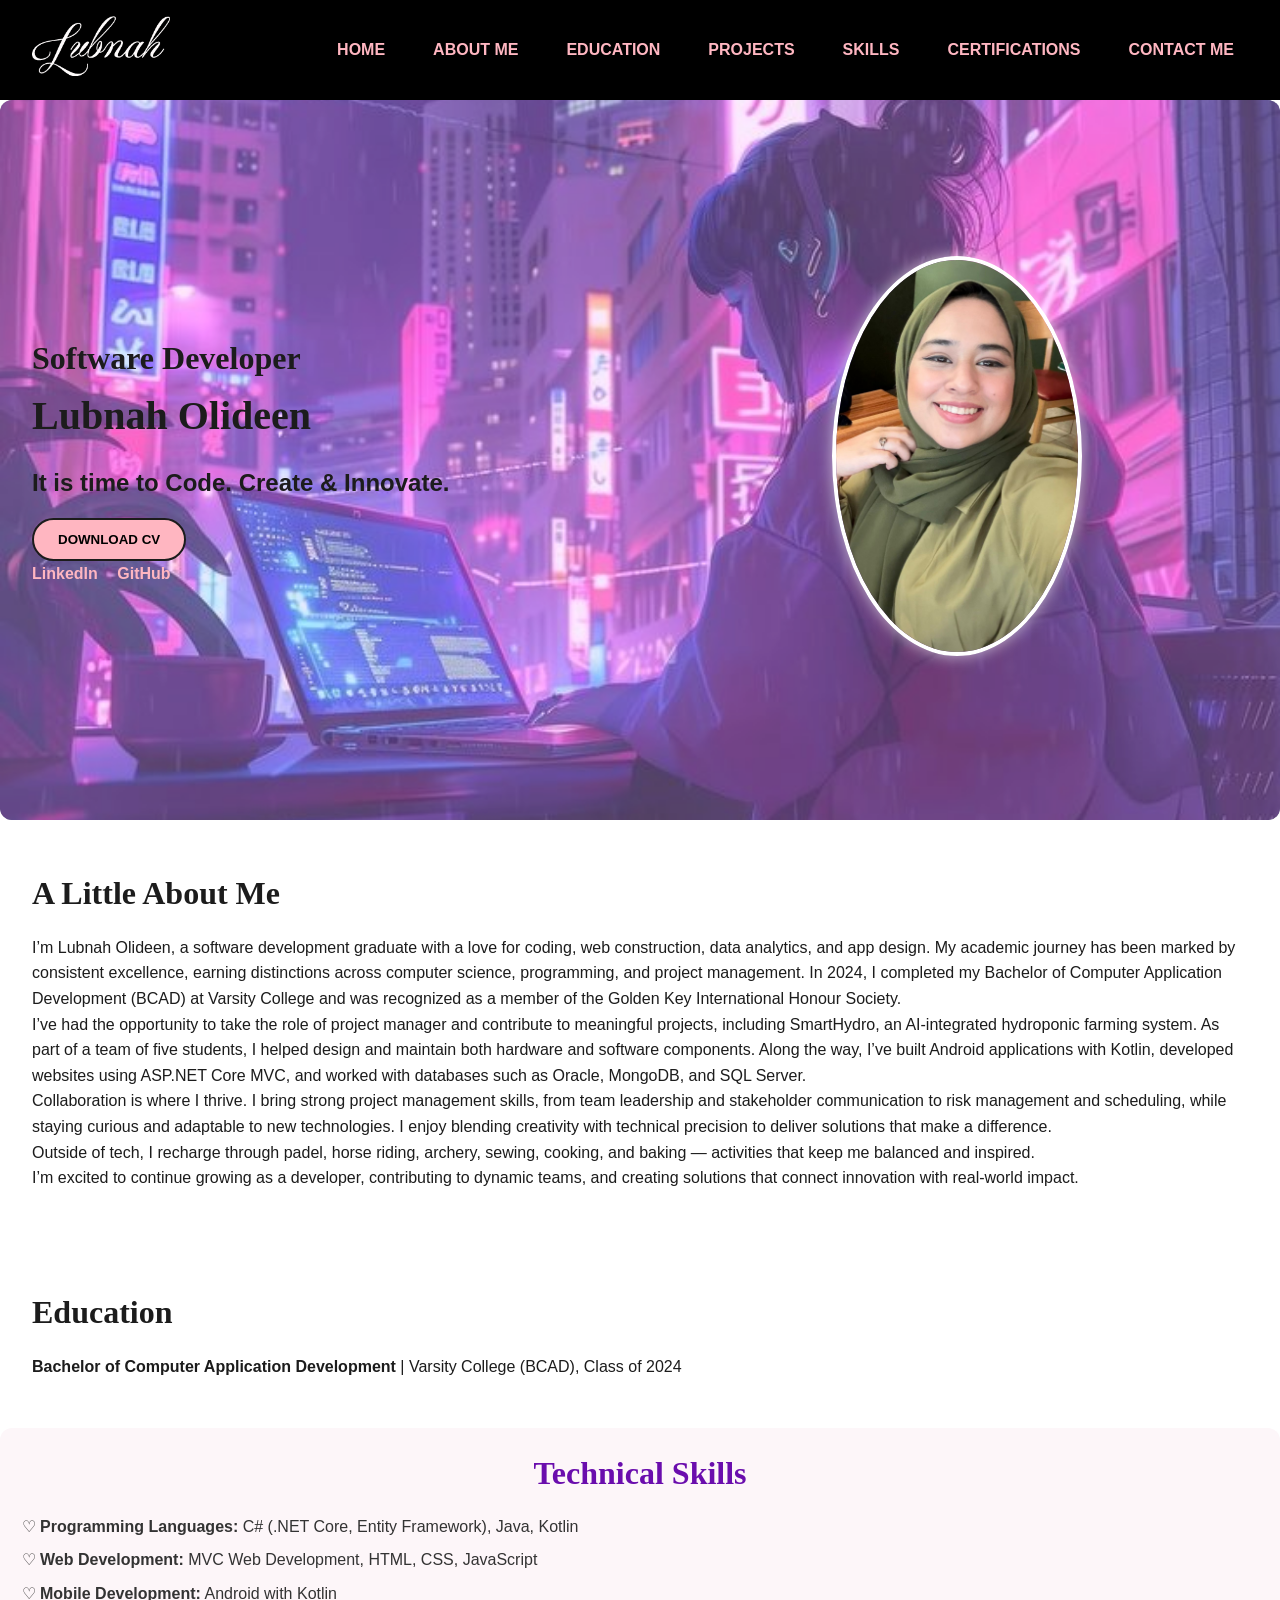
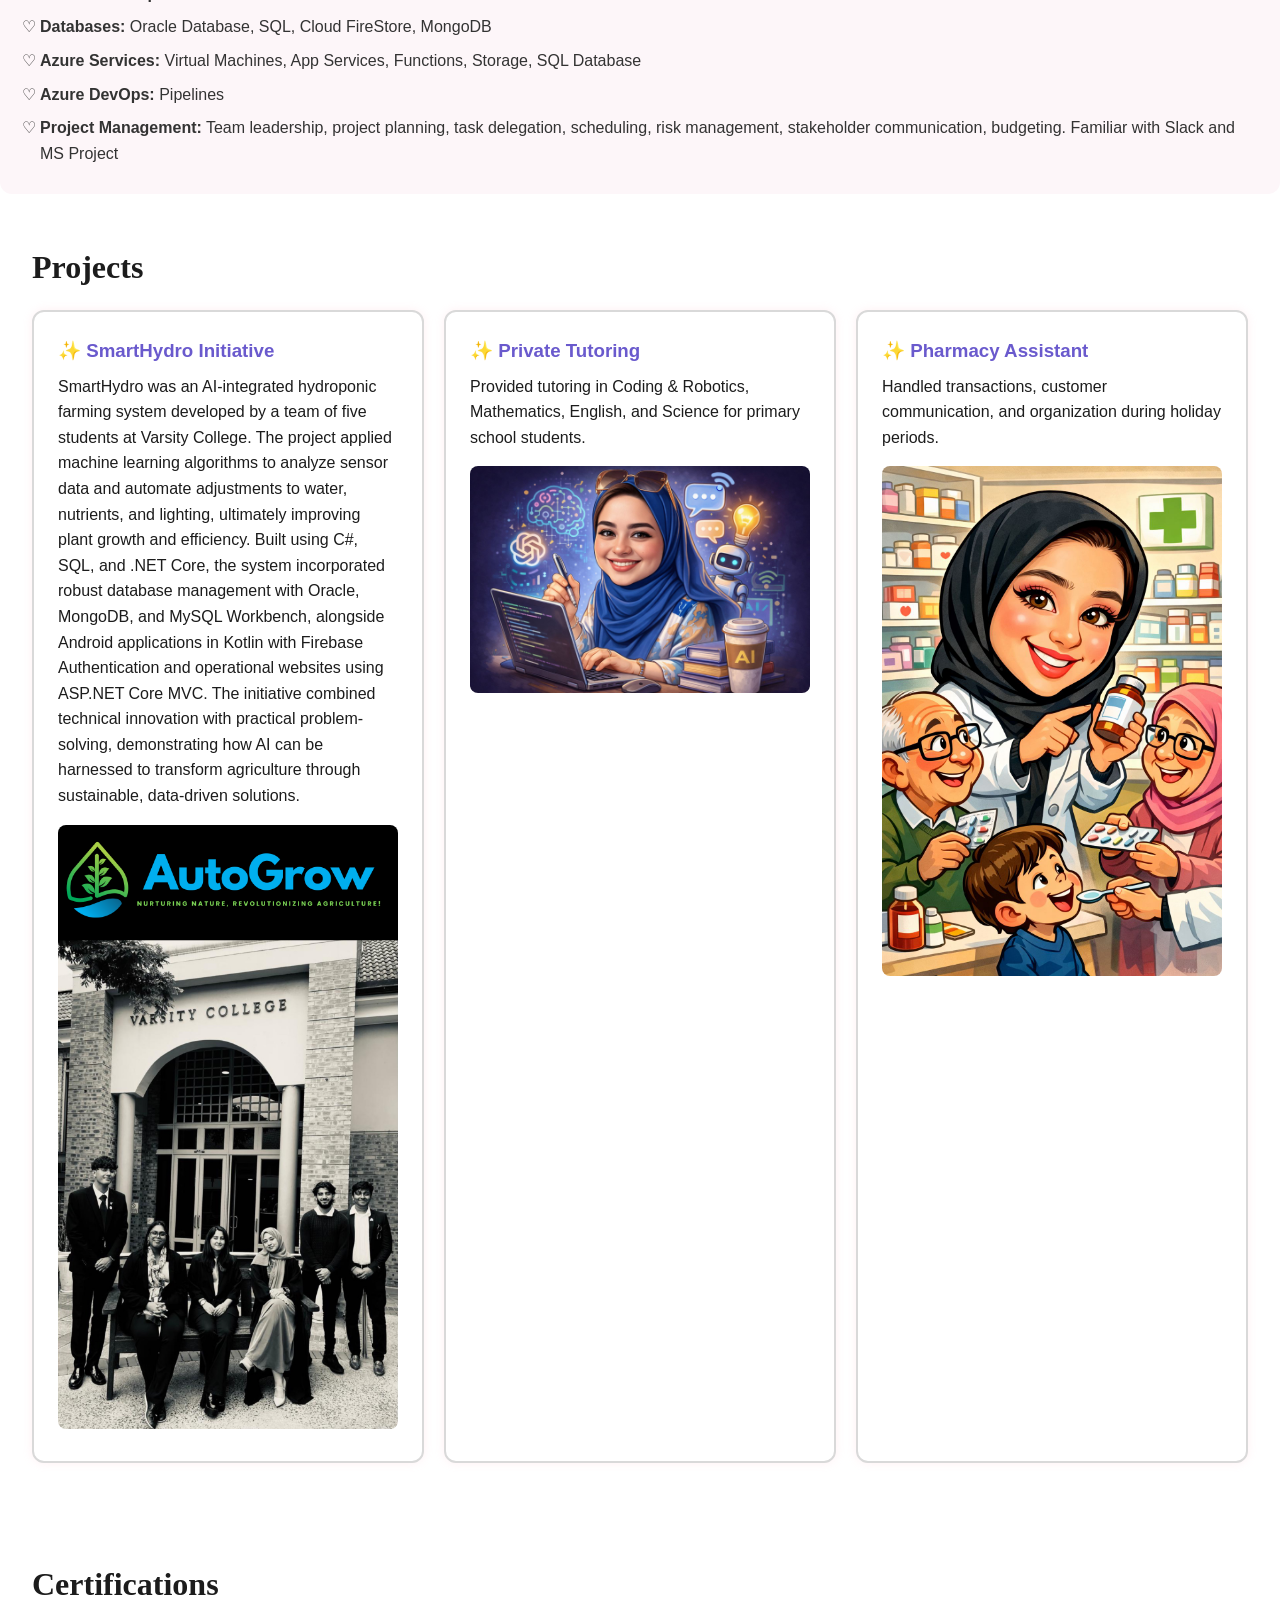
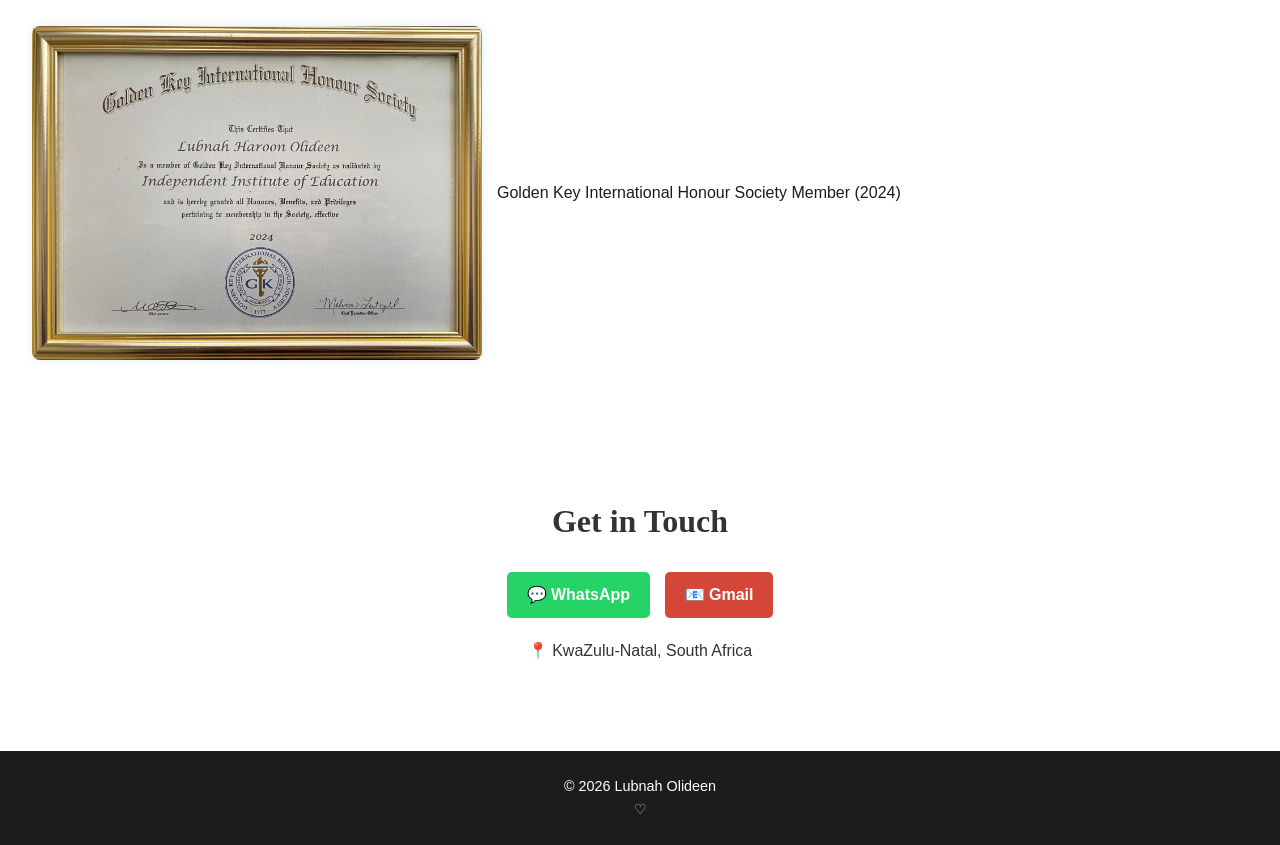
==== commit d4179359: "Updates" ====
--- a/index.html
+++ b/index.html
@@ -6,6 +6,7 @@
   <title>Lubnah Olideen - Portfolio</title>
   <link rel="stylesheet" href="style.css">
 </head>
+
 <body>
   <!-- === Header & Navigation === -->
   <header>
@@ -31,12 +32,12 @@
     <div class="overlay"></div>
     <div class="hero-content">
       <div class="hero-text">
-        <h1>Hi, my name is</h1>
+        <h1>Software Developer</h1>
         <h2>Lubnah Olideen</h2>
-        <h3>A freshly graduated Software Developer</h3>
+        <h3>It is time to Code. Create & Innovate.</h4>
         <button aria-label="Download CV" onclick="window.open('Lubnah Olideen CV.pdf')">DOWNLOAD CV</button>
         <div class="socials">
-          <a href="https://www.linkedin.com/in/lubnah-olideen-09a7a4250/" target="_blank" rel="noopener">LinkedIn</a>
+          <a href="https://www.linkedin.com/in/lubnah-o-09a7a4250/" target="_blank" rel="noopener">LinkedIn</a>
           <a href="https://github.com/honeybee1807" target="_blank" rel="noopener">GitHub</a>
         </div>
       </div>
@@ -47,10 +48,30 @@
   </section>
 
   <!-- === About Section === -->
-  <section id="about">
-    <h2>About Me</h2>
-    <p>Hi! I'm a recent Software Development graduate who enjoys maintaining, debugging, and troubleshooting systems and software to ensure everything runs smoothly.</p>
-  </section>
+<section id="about">
+  <h2>A Little About Me</h2>
+  
+  <p>
+    I’m Lubnah Olideen, a software development graduate with a love for coding, web construction, data analytics, and app design. My academic journey has been marked by consistent excellence, earning distinctions across computer science, programming, and project management. In 2024, I completed my Bachelor of Computer Application Development (BCAD) at Varsity College and was recognized as a member of the Golden Key International Honour Society.
+  </p>
+  
+  <p>
+    I’ve had the opportunity to take the role of project manager and contribute to meaningful projects, including SmartHydro, an AI-integrated hydroponic farming system. As part of a team of five students, I helped design and maintain both hardware and software components. Along the way, I’ve built Android applications with Kotlin, developed websites using ASP.NET Core MVC, and worked with databases such as Oracle, MongoDB, and SQL Server.
+  </p>
+  
+  <p>
+    Collaboration is where I thrive. I bring strong project management skills, from team leadership and stakeholder communication to risk management and scheduling, while staying curious and adaptable to new technologies. I enjoy blending creativity with technical precision to deliver solutions that make a difference.
+  </p>
+  
+  <p>
+    Outside of tech, I recharge through padel, horse riding, archery, sewing, cooking, and baking — activities that keep me balanced and inspired.
+  </p>
+  
+  <p>
+    I’m excited to continue growing as a developer, contributing to dynamic teams, and creating solutions that connect innovation with real-world impact.
+  </p>
+</section>
+
 
   <!-- === Education Section === -->
   <section id="education">
@@ -78,16 +99,18 @@
     <div class="project-grid">
       <div class="project-card">
         <h3>SmartHydro Initiative</h3>
-        <p>Led a team of 5 to develop an AI-integrated hydroponic farming system using C#, SQL, and .NET Core.</p>
+        <p>SmartHydro was an AI-integrated hydroponic farming system developed by a team of five students at Varsity College. The project applied machine learning algorithms to analyze sensor data and automate adjustments to water, nutrients, and lighting, ultimately improving plant growth and efficiency. Built using C#, SQL, and .NET Core, the system incorporated robust database management with Oracle, MongoDB, and MySQL Workbench, alongside Android applications in Kotlin with Firebase Authentication and operational websites using ASP.NET Core MVC. The initiative combined technical innovation with practical problem-solving, demonstrating how AI can be harnessed to transform agriculture through sustainable, data-driven solutions.</p>
         <img src="AutoGrow.png" alt="SmartHydro AutoGrow system screenshot">
       </div>
       <div class="project-card">
         <h3>Private Tutoring</h3>
         <p>Provided tutoring in Coding & Robotics, Mathematics, English, and Science for primary school students.</p>
+      <img src="caricature.jpeg" alt="Lubnah Tutoring Caricature">
       </div>
       <div class="project-card">
         <h3>Pharmacy Assistant</h3>
         <p>Handled transactions, customer communication, and organization during holiday periods.</p>
+      <img src="pharmacist assistant caricature.jpeg" alt="pharmacist assistant caricature">
       </div>
     </div>
   </section>
@@ -96,18 +119,33 @@
   <section id="certifications">
     <h2>Certifications</h2>
     <div class="certificate">
-      <img src="golden key certificate.jpg" alt="Golden Key International Honour Society Certificate">
+      <img src="GK certificate.jpg" alt="Golden Key International Honour Society Certificate">
       <p>Golden Key International Honour Society Member (2024)</p>
     </div>
   </section>
 
   <!-- === Contact Section === -->
-  <section id="contact">
-    <h2>Let's Collaborate</h2>
-    <p>Email: <a href="mailto:lubzymessi@gmail.com">lubzymessi@gmail.com</a></p>
-    <p>Phone: <a href="tel:+27733075218">+27 73 307 5218</a></p>
-    <p>Location: KwaZulu-Natal, South Africa</p>
-  </section>
+<section id="contact">
+  <h2>Get in Touch</h2>
+  
+  <!-- WhatsApp Button -->
+  <a href="https://wa.me/27733075218" target="_blank" 
+     style="display:inline-block; padding:10px 20px; margin:5px; background:#25D366; color:#fff; border-radius:5px; text-decoration:none; font-weight:bold;">
+    💬 WhatsApp
+  </a>
+  
+  <!-- Gmail Button -->
+  <a href="mailto:lubzymessi@gmail.com" 
+     style="display:inline-block; padding:10px 20px; margin:5px; background:#D44638; color:#fff; border-radius:5px; text-decoration:none; font-weight:bold;">
+    📧 Gmail
+  </a>
+  
+  <!-- Location Tag -->
+  <p style="margin-top:15px; font-size:16px; color:#333;">
+    📍 KwaZulu-Natal, South Africa
+  </p>
+</section>
+
 
   <!-- === Footer === -->
   <footer>
--- a/style.css
+++ b/style.css
@@ -14,7 +14,7 @@
 
 /* === Navigation === */
 header {
-  background: #1C1C1C;
+  background: #000000;
   padding: 1rem 2rem;
 }
 
@@ -241,10 +241,60 @@
 }
 
 .certificate img {
-  max-width: 150px;
+  max-width: 450px;
   border-radius: 8px;
   box-shadow: 0 0 10px rgba(173, 216, 230, 0.4);
 }
+
+/* Contact Section */
+#contact {
+  text-align: center;
+  margin: 40px 0;
+  font-family: Arial, sans-serif;
+}
+
+#contact h2 {
+  margin-bottom: 20px;
+  color: #333;
+}
+
+.contact-buttons {
+  margin-bottom: 15px;
+}
+
+.btn {
+  display: inline-block;
+  padding: 10px 20px;
+  margin: 5px;
+  border-radius: 5px;
+  text-decoration: none;
+  font-weight: bold;
+  color: #fff;
+  transition: background 0.3s ease;
+}
+
+/* WhatsApp Button */
+.btn.whatsapp {
+  background: #25D366;
+}
+.btn.whatsapp:hover {
+  background: #1ebe5d;
+}
+
+/* Gmail Button */
+.btn.gmail {
+  background: #D44638;
+}
+.btn.gmail:hover {
+  background: #b3362b;
+}
+
+/* Location Tag */
+.location {
+  font-size: 16px;
+  color: #555;
+}
+
 
 /* === Footer === */
 footer {
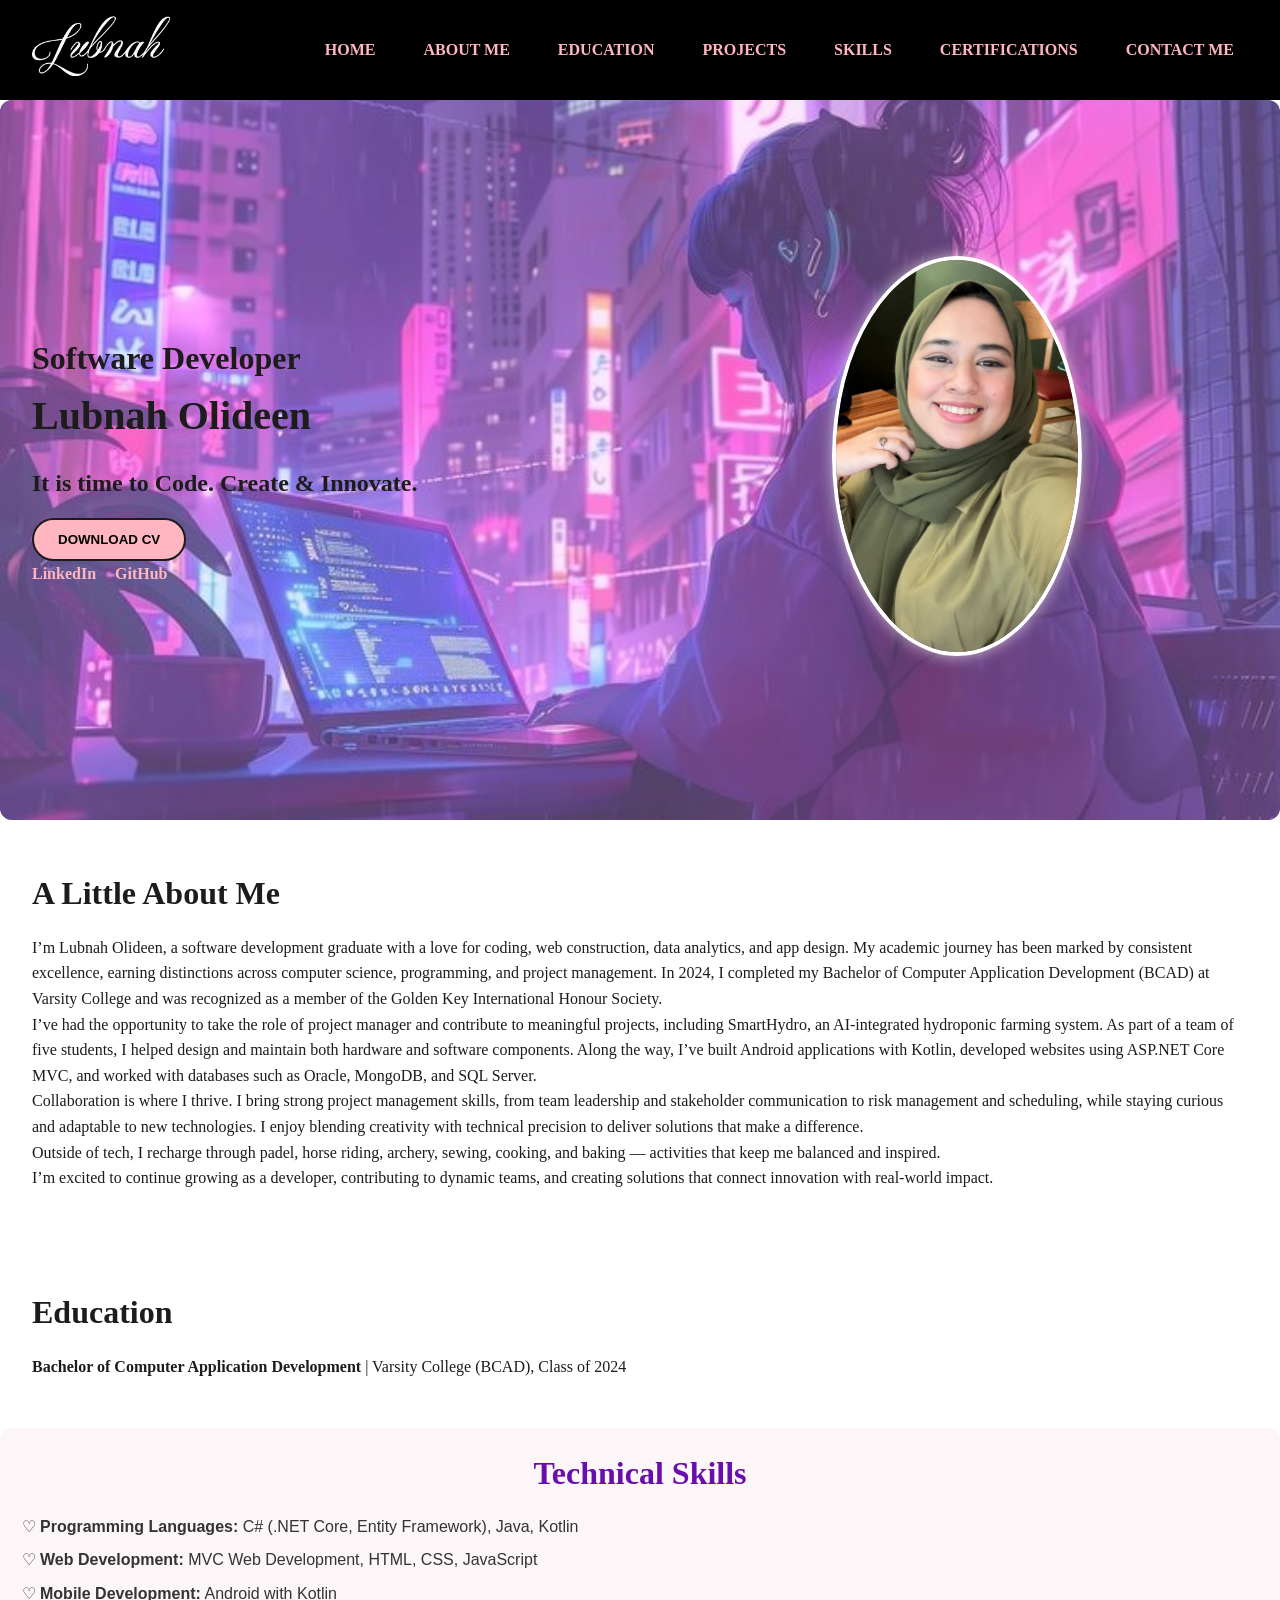
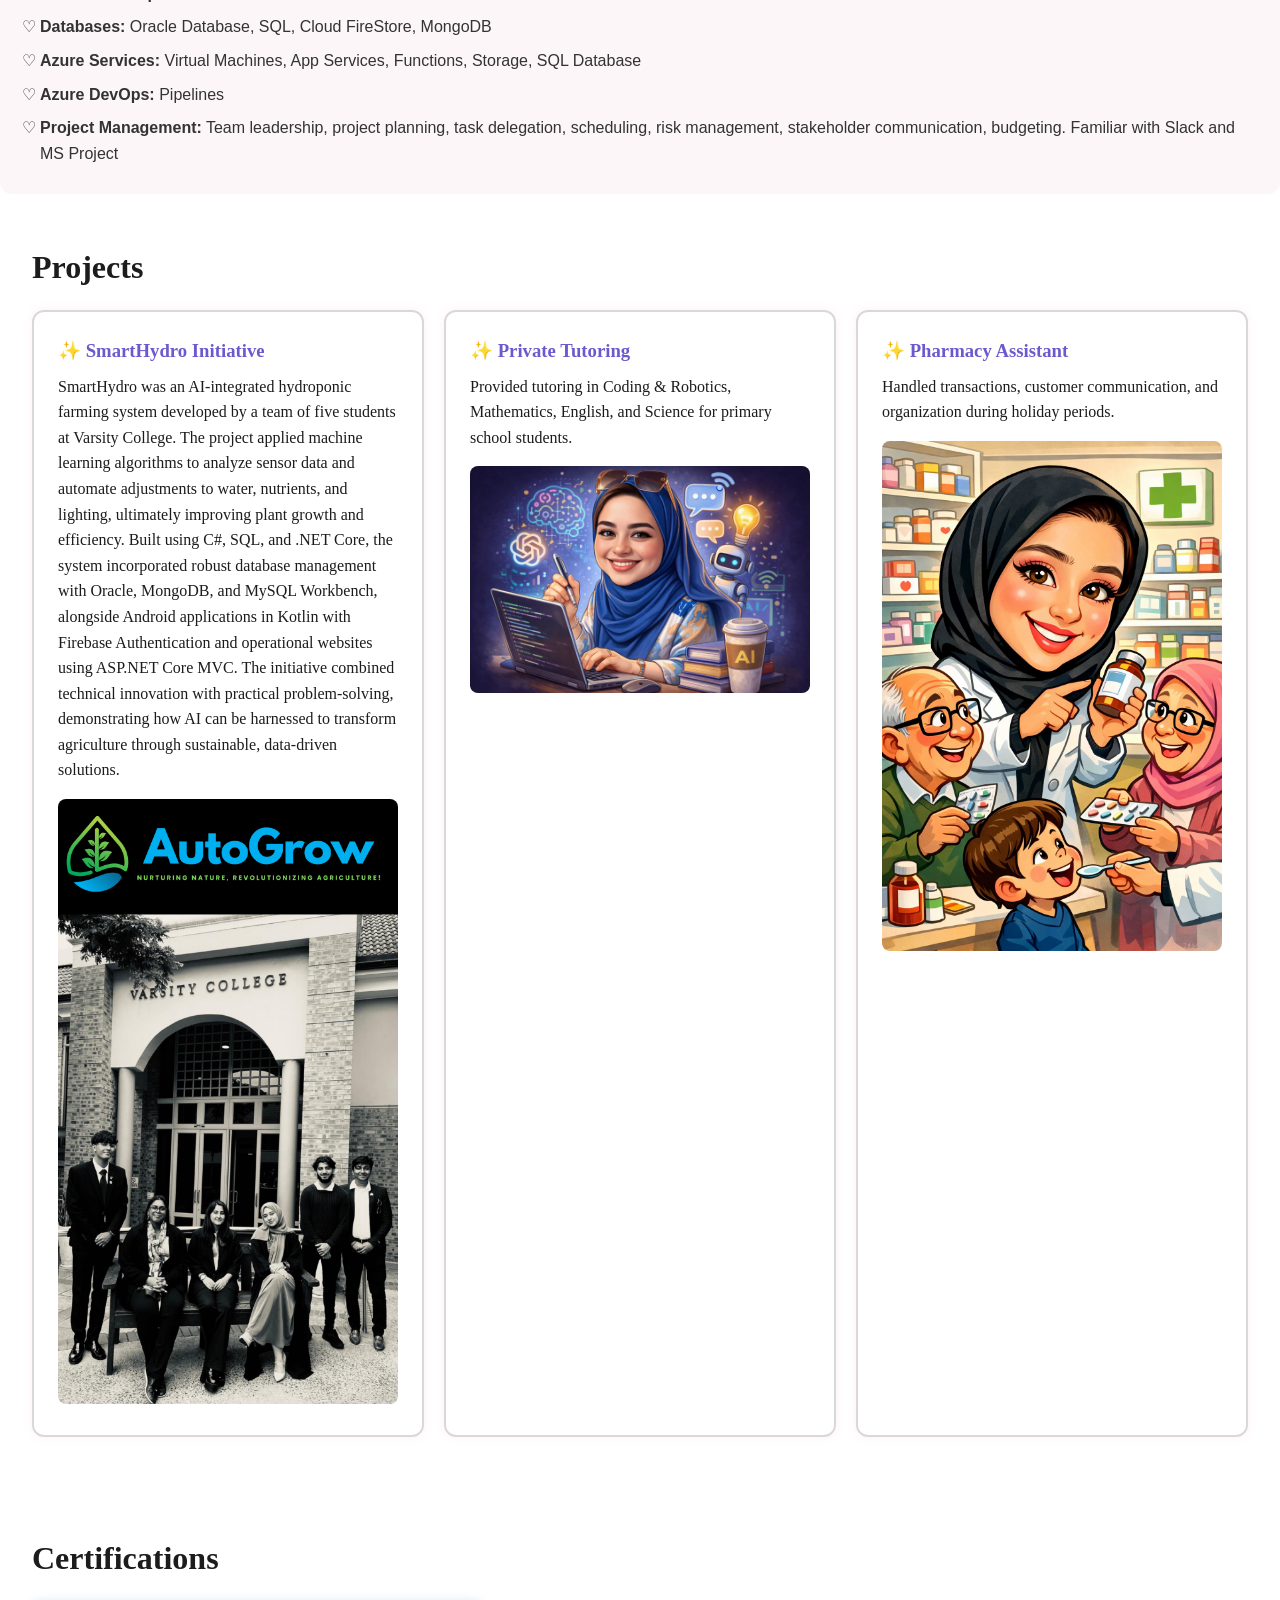
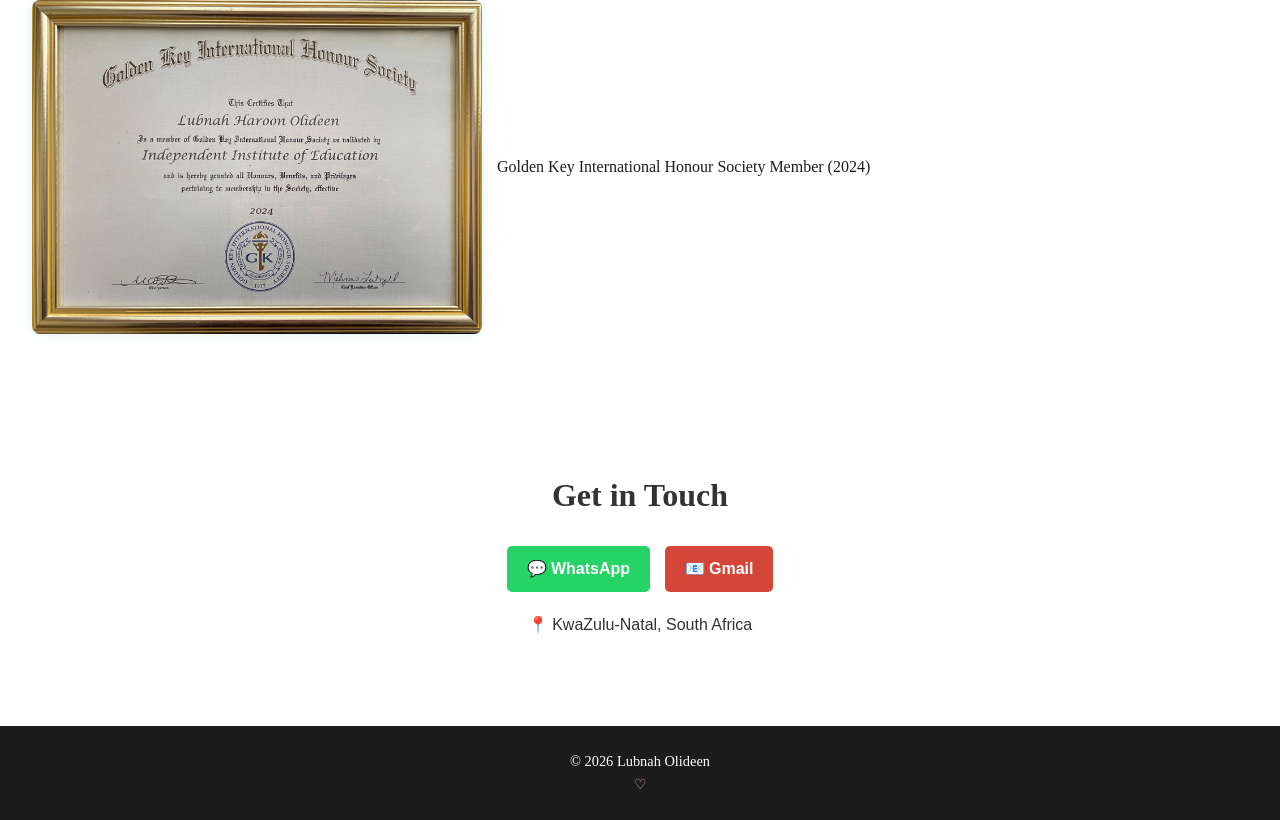
==== commit 096474e4: "polish up" ====
--- a/index.html
+++ b/index.html
@@ -6,14 +6,17 @@
   <title>Lubnah Olideen - Portfolio</title>
   <link rel="stylesheet" href="style.css">
 </head>
+<body>
 
-<body>
   <!-- === Header & Navigation === -->
   <header>
     <nav>
       <div class="nav-logo">
-        <img src="lubnah portfolio logo.png" alt="Lubnah Olideen Logo">
+        <a href="https://honeybee1807.github.io/portfolio/">
+          <img src="lubnah portfolio logo.png" alt="Lubnah Olideen Logo">
+        </a>
       </div>
+
       <button class="nav-toggle" aria-label="Toggle navigation">☰</button>
       <ul class="nav-links">
         <li><a href="#home">HOME</a></li>
@@ -34,7 +37,7 @@
       <div class="hero-text">
         <h1>Software Developer</h1>
         <h2>Lubnah Olideen</h2>
-        <h3>It is time to Code. Create & Innovate.</h4>
+        <h3>It is time to Code. Create & Innovate.</h3>
         <button aria-label="Download CV" onclick="window.open('Lubnah Olideen CV.pdf')">DOWNLOAD CV</button>
         <div class="socials">
           <a href="https://www.linkedin.com/in/lubnah-o-09a7a4250/" target="_blank" rel="noopener">LinkedIn</a>
@@ -48,30 +51,14 @@
   </section>
 
   <!-- === About Section === -->
-<section id="about">
-  <h2>A Little About Me</h2>
-  
-  <p>
-    I’m Lubnah Olideen, a software development graduate with a love for coding, web construction, data analytics, and app design. My academic journey has been marked by consistent excellence, earning distinctions across computer science, programming, and project management. In 2024, I completed my Bachelor of Computer Application Development (BCAD) at Varsity College and was recognized as a member of the Golden Key International Honour Society.
-  </p>
-  
-  <p>
-    I’ve had the opportunity to take the role of project manager and contribute to meaningful projects, including SmartHydro, an AI-integrated hydroponic farming system. As part of a team of five students, I helped design and maintain both hardware and software components. Along the way, I’ve built Android applications with Kotlin, developed websites using ASP.NET Core MVC, and worked with databases such as Oracle, MongoDB, and SQL Server.
-  </p>
-  
-  <p>
-    Collaboration is where I thrive. I bring strong project management skills, from team leadership and stakeholder communication to risk management and scheduling, while staying curious and adaptable to new technologies. I enjoy blending creativity with technical precision to deliver solutions that make a difference.
-  </p>
-  
-  <p>
-    Outside of tech, I recharge through padel, horse riding, archery, sewing, cooking, and baking — activities that keep me balanced and inspired.
-  </p>
-  
-  <p>
-    I’m excited to continue growing as a developer, contributing to dynamic teams, and creating solutions that connect innovation with real-world impact.
-  </p>
-</section>
-
+  <section id="about">
+    <h2>A Little About Me</h2>
+    <p>I’m Lubnah Olideen, a software development graduate with a love for coding, web construction, data analytics, and app design. My academic journey has been marked by consistent excellence, earning distinctions across computer science, programming, and project management. In 2024, I completed my Bachelor of Computer Application Development (BCAD) at Varsity College and was recognized as a member of the Golden Key International Honour Society.</p>
+    <p>I’ve had the opportunity to take the role of project manager and contribute to meaningful projects, including SmartHydro, an AI-integrated hydroponic farming system. As part of a team of five students, I helped design and maintain both hardware and software components. Along the way, I’ve built Android applications with Kotlin, developed websites using ASP.NET Core MVC, and worked with databases such as Oracle, MongoDB, and SQL Server.</p>
+    <p>Collaboration is where I thrive. I bring strong project management skills, from team leadership and stakeholder communication to risk management and scheduling, while staying curious and adaptable to new technologies. I enjoy blending creativity with technical precision to deliver solutions that make a difference.</p>
+    <p>Outside of tech, I recharge through padel, horse riding, archery, sewing, cooking, and baking — activities that keep me balanced and inspired.</p>
+    <p>I’m excited to continue growing as a developer, contributing to dynamic teams, and creating solutions that connect innovation with real-world impact.</p>
+  </section>
 
   <!-- === Education Section === -->
   <section id="education">
@@ -105,12 +92,12 @@
       <div class="project-card">
         <h3>Private Tutoring</h3>
         <p>Provided tutoring in Coding & Robotics, Mathematics, English, and Science for primary school students.</p>
-      <img src="caricature.jpeg" alt="Lubnah Tutoring Caricature">
+        <img src="caricature.jpeg" alt="Lubnah Tutoring Caricature">
       </div>
       <div class="project-card">
         <h3>Pharmacy Assistant</h3>
         <p>Handled transactions, customer communication, and organization during holiday periods.</p>
-      <img src="pharmacist assistant caricature.jpeg" alt="pharmacist assistant caricature">
+        <img src="pharmacist assistant caricature.jpeg" alt="Pharmacist assistant caricature">
       </div>
     </div>
   </section>
@@ -125,27 +112,20 @@
   </section>
 
   <!-- === Contact Section === -->
-<section id="contact">
-  <h2>Get in Touch</h2>
-  
-  <!-- WhatsApp Button -->
-  <a href="https://wa.me/27733075218" target="_blank" 
-     style="display:inline-block; padding:10px 20px; margin:5px; background:#25D366; color:#fff; border-radius:5px; text-decoration:none; font-weight:bold;">
-    💬 WhatsApp
-  </a>
-  
-  <!-- Gmail Button -->
-  <a href="mailto:lubzymessi@gmail.com" 
-     style="display:inline-block; padding:10px 20px; margin:5px; background:#D44638; color:#fff; border-radius:5px; text-decoration:none; font-weight:bold;">
-    📧 Gmail
-  </a>
-  
-  <!-- Location Tag -->
-  <p style="margin-top:15px; font-size:16px; color:#333;">
-    📍 KwaZulu-Natal, South Africa
-  </p>
-</section>
-
+  <section id="contact">
+    <h2>Get in Touch</h2>
+    <a href="https://wa.me/27733075218" target="_blank" 
+       style="display:inline-block; padding:10px 20px; margin:5px; background:#25D366; color:#fff; border-radius:5px; text-decoration:none; font-weight:bold;">
+      💬 WhatsApp
+    </a>
+    <a href="mailto:lubzymessi@gmail.com" 
+       style="display:inline-block; padding:10px 20px; margin:5px; background:#D44638; color:#fff; border-radius:5px; text-decoration:none; font-weight:bold;">
+      📧 Gmail
+    </a>
+    <p style="margin-top:15px; font-size:16px; color:#333;">
+      📍 KwaZulu-Natal, South Africa
+    </p>
+  </section>
 
   <!-- === Footer === -->
   <footer>
--- a/style.css
+++ b/style.css
@@ -6,7 +6,7 @@
 }
 
 body {
-  font-family: 'Inter', sans-serif;
+  font-family: 'Inter', Georgia, 'Times New Roman', Times, serif;
   background-color: #FFFFFF;
   color: #1C1C1C;
   line-height: 1.6;
@@ -23,6 +23,10 @@
   justify-content: space-between;
   align-items: center;
   position: relative;
+}
+
+.nav-logo a {
+  text-decoration: none;
 }
 
 .nav-logo img {
@@ -68,8 +72,7 @@
   justify-content: center;
   padding: 4rem 2rem;
   min-height: 80vh;
-
-  background: url("Cyberpunk\ Coding\ Girl.jpg") center center / cover no-repeat;
+  background: url("Cyberpunk Coding Girl.jpg") center center / cover no-repeat;
   border-radius: 12px;
   overflow: hidden;
 }
@@ -101,7 +104,7 @@
 .hero-text h1 {
   font-family: 'Playfair Display', serif;
   font-size: 2rem;
-  color: #1C1C1C; /* gold accent */
+  color: #1C1C1C;
 }
 
 .hero-text h2 {
@@ -111,7 +114,7 @@
 
 .hero-text h3 {
   font-size: 1.5rem;
-  color: #1C1C1C; /* baby blue accent */
+  color: #1C1C1C;
 }
 
 .hero-text button {
@@ -140,7 +143,7 @@
 }
 
 .hero-text .socials a:hover {
-  color: #FFB6C1;
+  color: #FFFFFF;
 }
 
 .hero-image {
@@ -246,7 +249,7 @@
   box-shadow: 0 0 10px rgba(173, 216, 230, 0.4);
 }
 
-/* Contact Section */
+/* === Contact Section === */
 #contact {
   text-align: center;
   margin: 40px 0;
@@ -294,7 +297,6 @@
   font-size: 16px;
   color: #555;
 }
-
 
 /* === Footer === */
 footer {
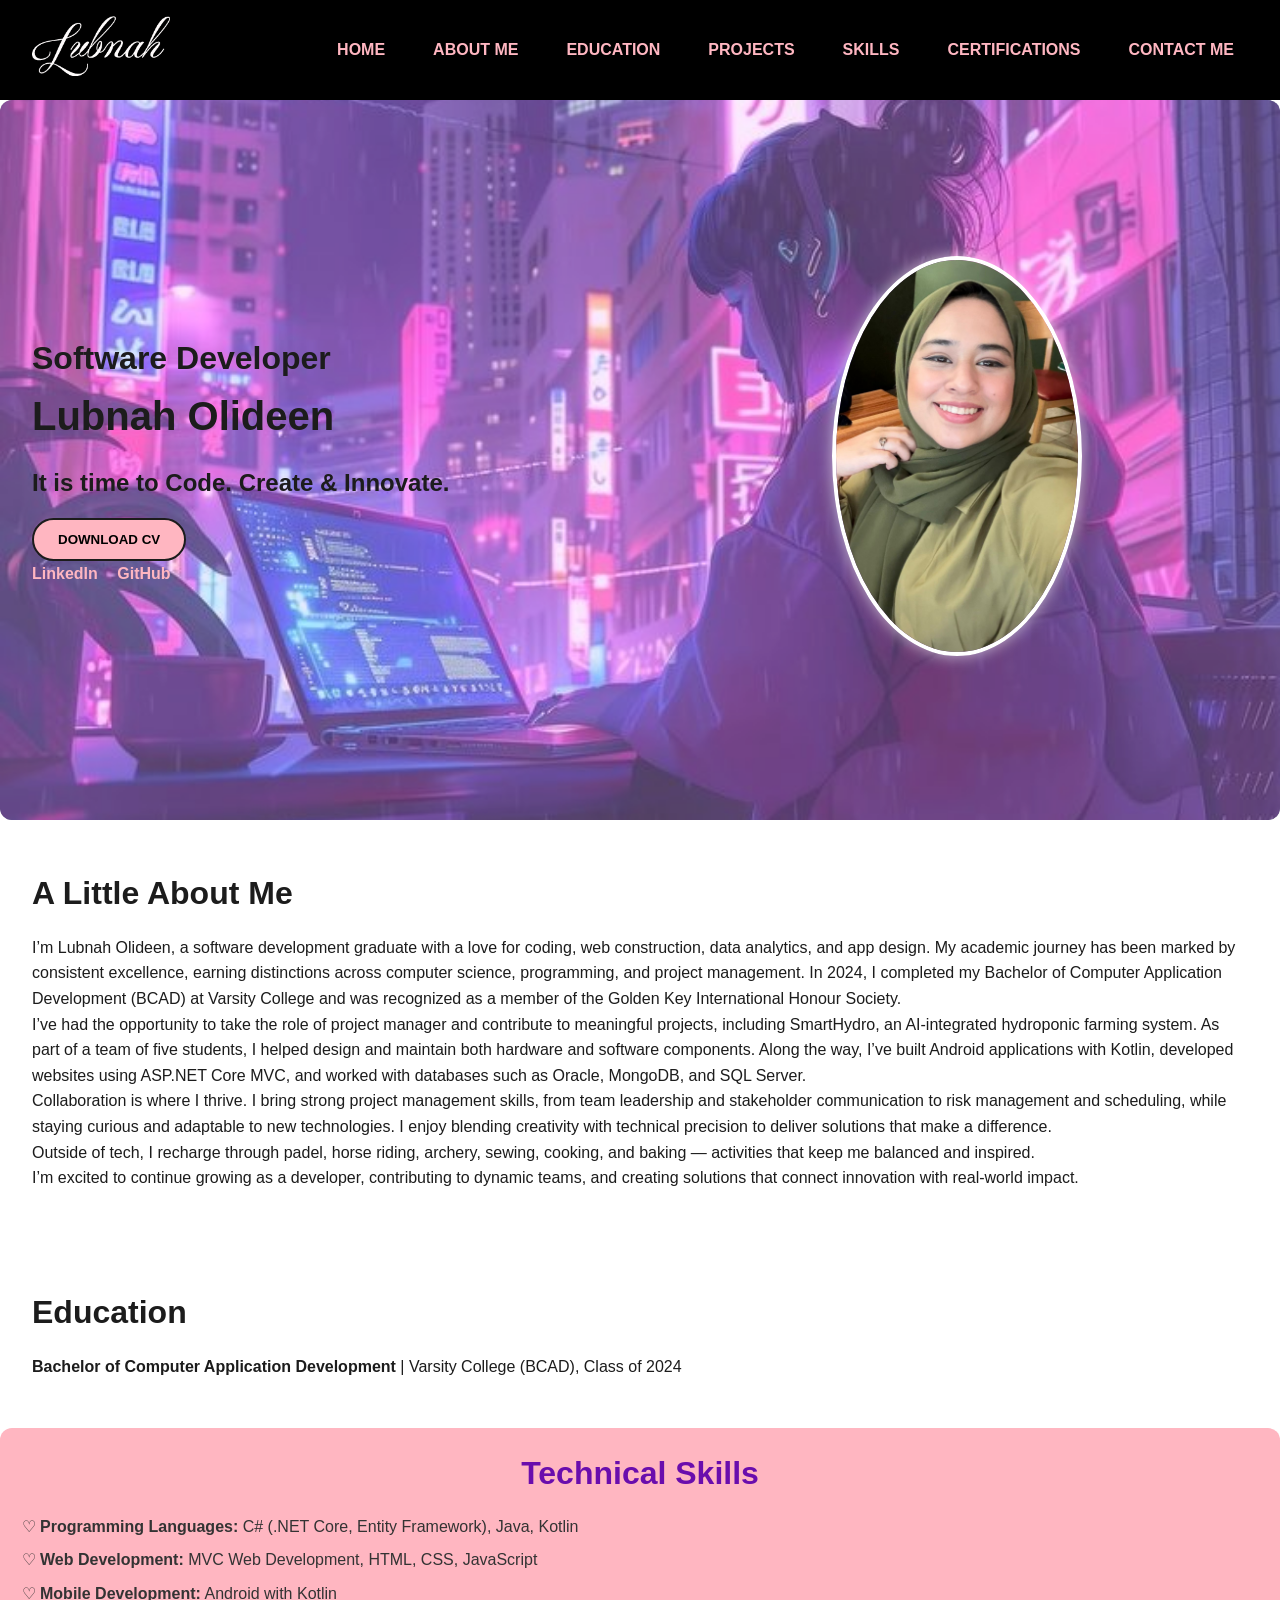
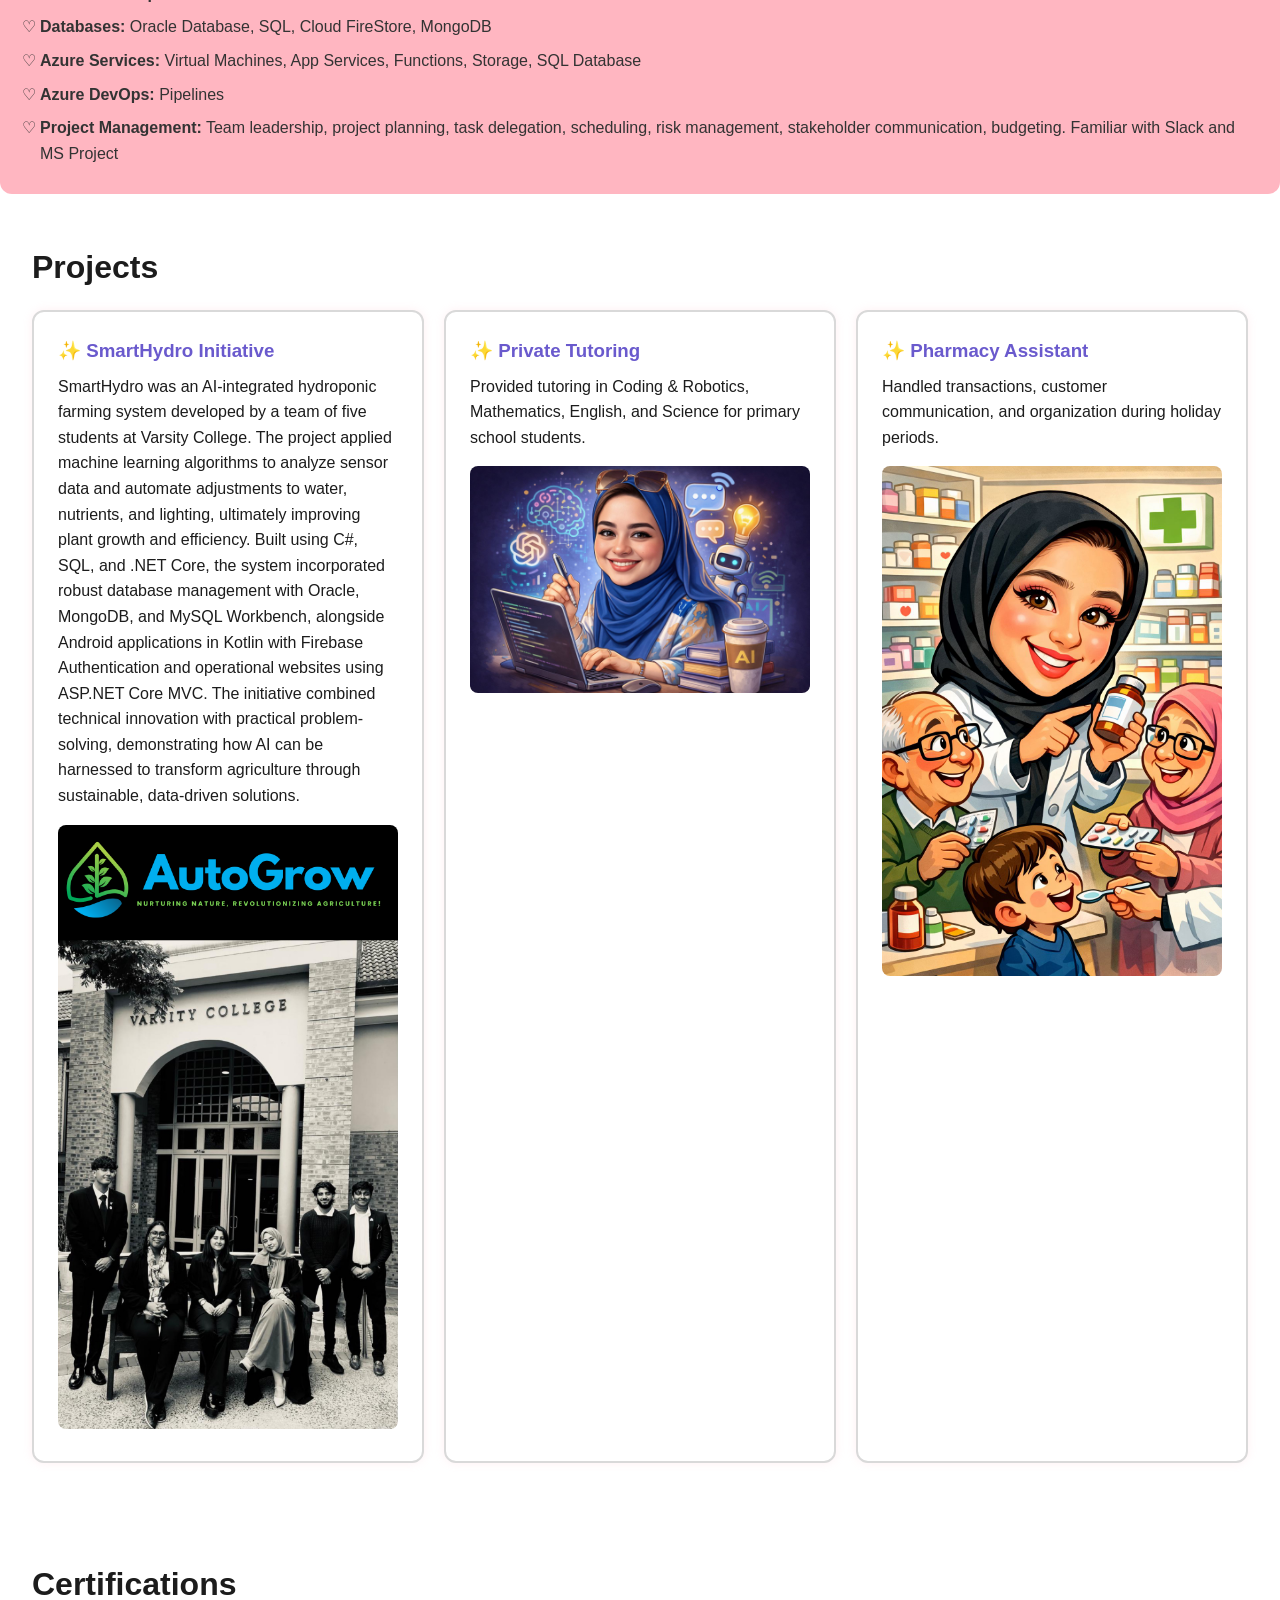
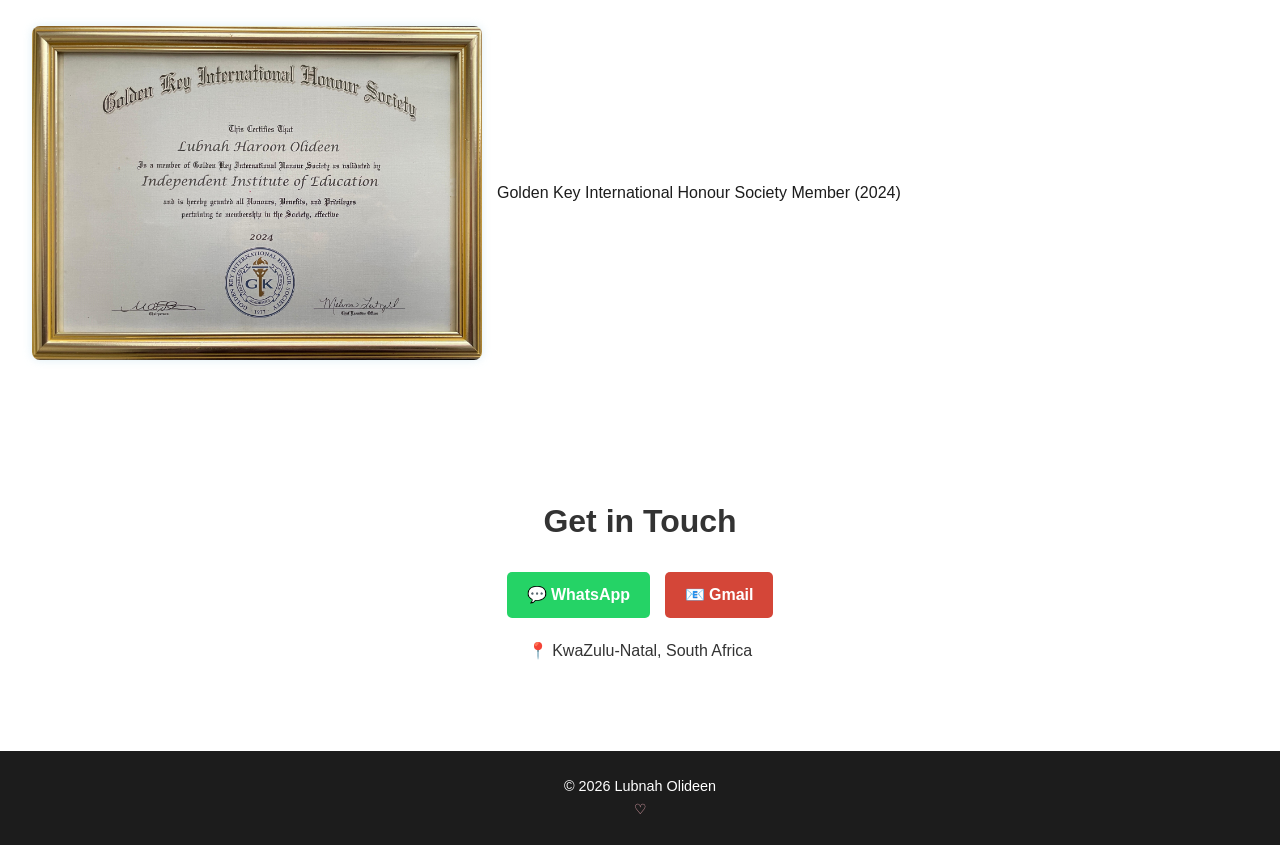
==== commit 736c1ffa: "minor" ====
--- a/index.html
+++ b/index.html
@@ -12,7 +12,7 @@
   <header>
     <nav>
       <div class="nav-logo">
-        <a href="https://honeybee1807.github.io/portfolio/">
+        <a href="index.html">
           <img src="lubnah portfolio logo.png" alt="Lubnah Olideen Logo">
         </a>
       </div>
--- a/style.css
+++ b/style.css
@@ -6,7 +6,7 @@
 }
 
 body {
-  font-family: 'Inter', Georgia, 'Times New Roman', Times, serif;
+  font-family: Verdana, sans-serif;
   background-color: #FFFFFF;
   color: #1C1C1C;
   line-height: 1.6;
@@ -102,17 +102,19 @@
 }
 
 .hero-text h1 {
-  font-family: 'Playfair Display', serif;
+  font-family: Verdana, sans-serif;
   font-size: 2rem;
   color: #1C1C1C;
 }
 
 .hero-text h2 {
+  font-family: Verdana, sans-serif;
   font-size: 2.5rem;
   font-weight: bold;
 }
 
 .hero-text h3 {
+  font-family: Verdana, sans-serif;
   font-size: 1.5rem;
   color: #1C1C1C;
 }
@@ -164,7 +166,7 @@
 }
 
 section h2 {
-  font-family: 'Playfair Display', serif;
+  font-family: Verdana, sans-serif;
   font-size: 2rem;
   color: #1C1C1C;
   margin-bottom: 1rem;
@@ -193,6 +195,7 @@
 }
 
 .project-card h3 {
+  font-family: Verdana, sans-serif;
   color: #6A5ACD;
   margin-bottom: 0.5rem;
 }
@@ -202,6 +205,7 @@
 }
 
 .project-card p {
+  font-family: Verdana, sans-serif;
   color: #1C1C1C;
 }
 
@@ -213,13 +217,13 @@
 
 /* === Skills Section === */
 #skills {
-  background: #fdf6f9;
+  background: #FFB6C1;
   border-radius: 12px;
   padding: 20px;
-  font-family: 'Poppins', sans-serif;
 }
 
 #skills h2 {
+  font-family: Verdana, sans-serif;
   color: #6A0DAD;
   text-align: center;
   margin-bottom: 15px;
@@ -231,6 +235,7 @@
 }
 
 #skills li {
+  font-family: Verdana, sans-serif;
   margin: 8px 0;
   color: #333;
   line-height: 1.6;
@@ -253,16 +258,12 @@
 #contact {
   text-align: center;
   margin: 40px 0;
-  font-family: Arial, sans-serif;
 }
 
 #contact h2 {
+  font-family: Verdana, sans-serif;
   margin-bottom: 20px;
   color: #333;
-}
-
-.contact-buttons {
-  margin-bottom: 15px;
 }
 
 .btn {
@@ -274,6 +275,7 @@
   font-weight: bold;
   color: #fff;
   transition: background 0.3s ease;
+  font-family: Verdana, sans-serif;
 }
 
 /* WhatsApp Button */
@@ -294,6 +296,7 @@
 
 /* Location Tag */
 .location {
+  font-family: Verdana, sans-serif;
   font-size: 16px;
   color: #555;
 }
@@ -305,6 +308,7 @@
   text-align: center;
   padding: 1.5rem;
   font-size: 0.9rem;
+  font-family: Verdana, sans-serif;
 }
 
 footer::after {
@@ -358,4 +362,4 @@
     opacity: 1;
     transform: translateY(0);
   }
-}
+}
